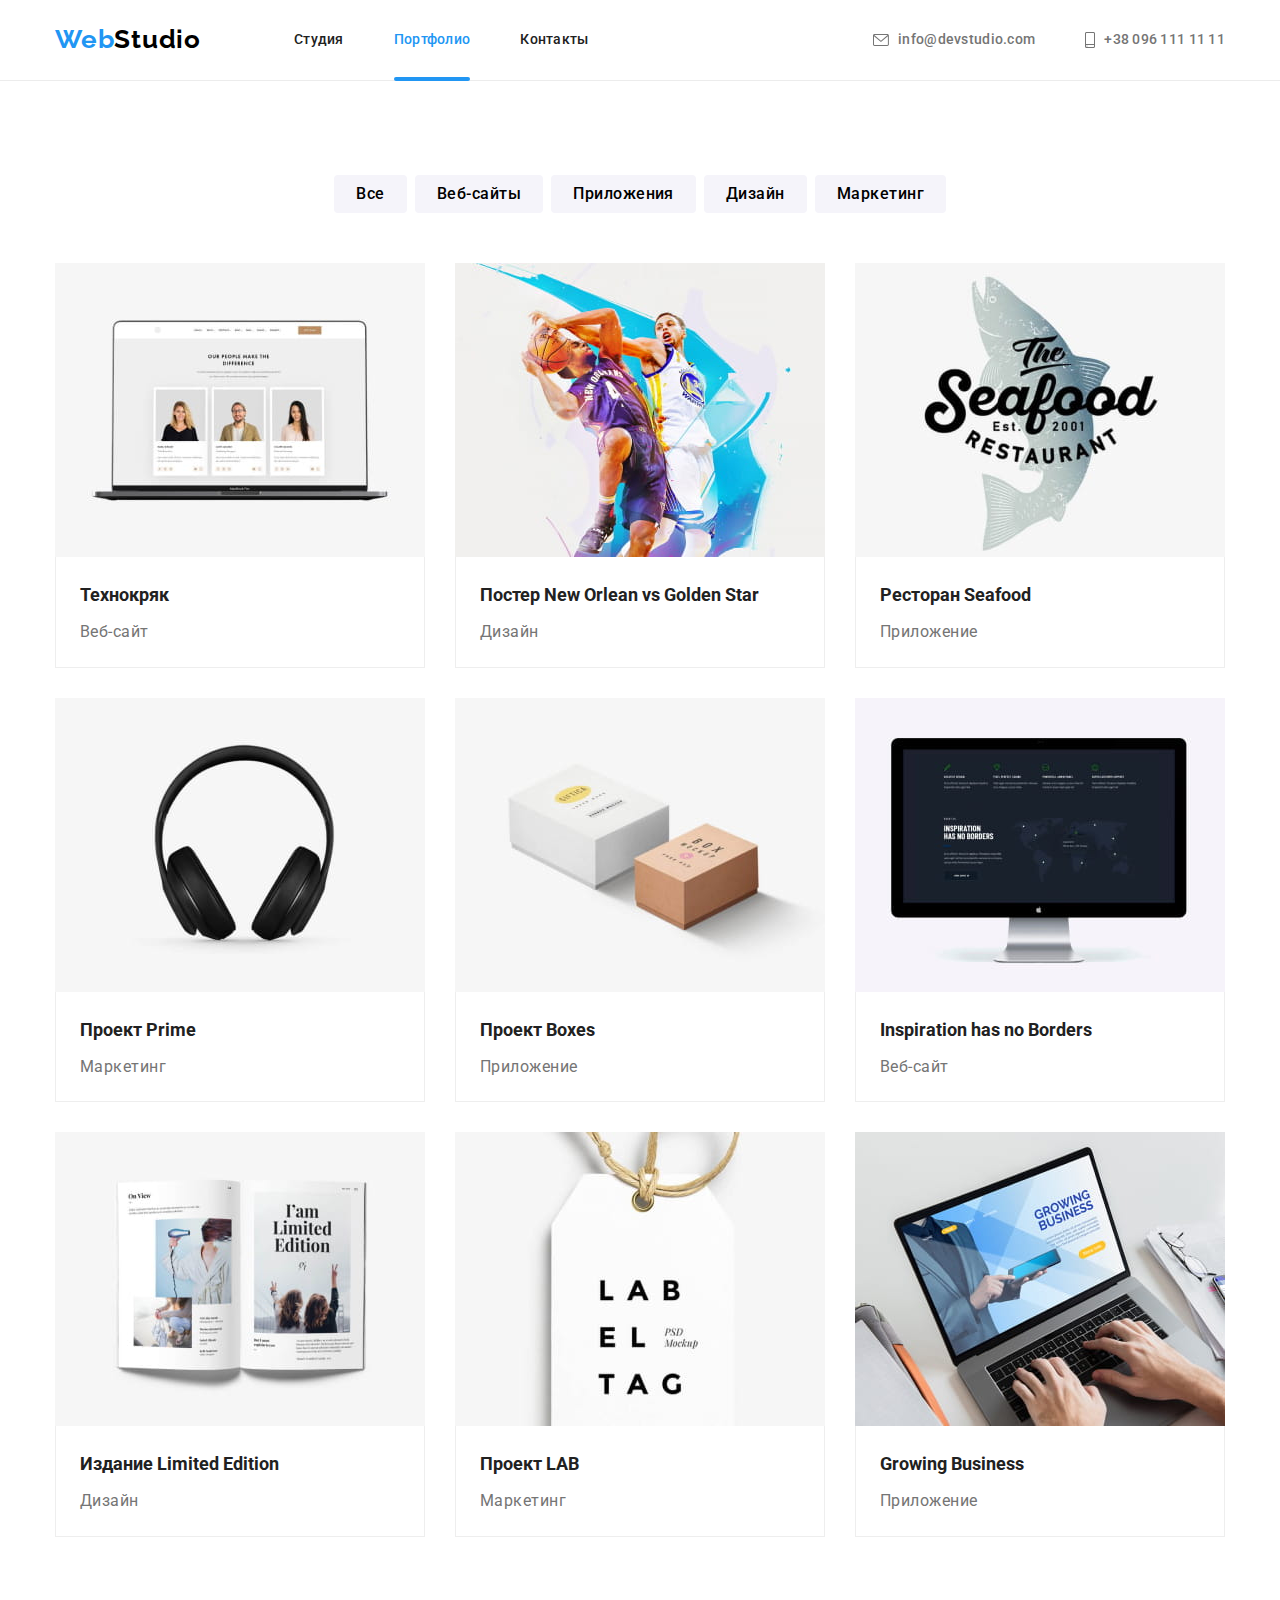
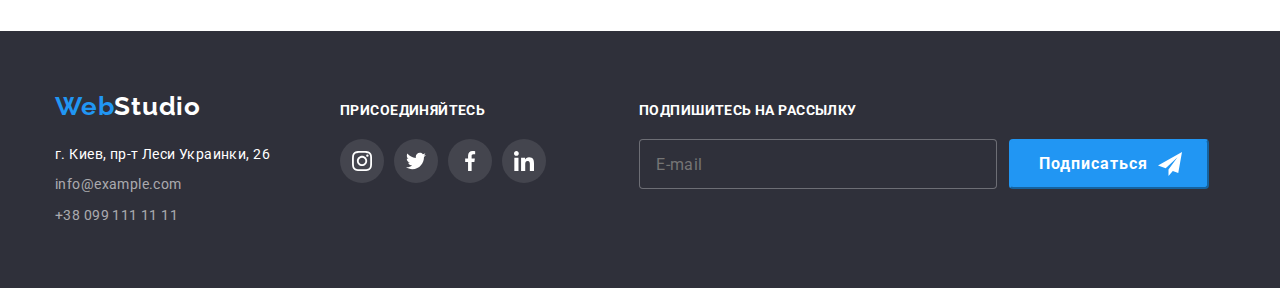
==== portfolio.html @ 69a91611 "start" ====
<!DOCTYPE html>
<html lang="en">
<head>
    <meta charset="UTF-8">
    <meta http-equiv="X-UA-Compatible" content="IE=edge">
    <meta name="viewport" content="width=device-width, initial-scale=1.0">
    <title>goit-markup-hw-05</title>
    <link rel="stylesheet" href="./css/modernnormalize.css">
    <link rel="stylesheet" href="./css/style.css">
    <link rel="preconnect" href="https://fonts.googleapis.com">
    <link rel="preconnect" href="https://fonts.gstatic.com" crossorigin>
    <link href="https://fonts.googleapis.com/css2?family=Montserrat:wght@400;700&family=Raleway:wght@700&family=Roboto:wght@400;500;700;900&display=swap"
          rel="stylesheet">
</head>
<body>
    <!--Шапка-->
    <header class="headr">
        <div class="container">
            <nav class="navigation">
                <a href="./index.html" class="logo headers-logo link">
                    <span class="web">Web</span>Studio
                </a>
                <ul class="navig-list list">
                    <li class="headr-list-content"><a class="navig-link link" href="./index.html">Студия</a></li>
                    <li class="headr-list-content"><a class="navig-link portfolio link" href="./portfolio.html">Портфолио</a></li>
                    <li class="headr-list-content"><a class="navig-link link" href="">Контакты</a></li>
                </ul>
            </nav>
            <ul class="contacts-list list">
                <li class="headr-list-content"><a class="headers-contacts link" href="mailto:info@devstudio.com">
                        <svg class="headers-contacts-icon">
                            <use href="./images/icons.svg#icon-mail"></use>
                        </svg>
                        info@devstudio.com
                    </a>
                </li>
                <li class="headr-list-content"><a class="headers-contacts link" href="tel:+380961111111">
                        <svg class="headers-contacts-tel">
                            <use href="./images/icons.svg#icon-smartphone"></use>
                        </svg>
                        +38 096 111 11 11
                    </a></li>
            </ul>
        </div>
    </header>
    <!-- Основная секция-->
    <main>
        <section class="section">
            <!-- Скрытый заголовок-->
            <div class="container">
                <h1 class="visually-hidden">Категории</h1>
                <ul class="categories-list list">
                    <li class="categories-list-content"><button class="secondary-butns" type="button">Все</button></li>
                    <li class="categories-list-content"><button class="secondary-butns" type="button">Веб-сайты</button></li>
                    <li class="categories-list-content"><button class="secondary-butns" type="button">Приложения</button></li>
                    <li class="categories-list-content"><button class="secondary-butns" type="button">Дизайн</button></li>
                    <li class="categories-list-content"><button class="secondary-butns" type="button">Маркетинг</button></li>
                </ul>
                <ul class="categories-img-list list">
                    <li class="categorie">
                        <a class="categories-box link" href="">
                            <div class="img-overlay">
                                <img src="./images/Portf1.jpg" alt="Открытый ноутбук" width="370">
                                <div class="overlay">
                                    <p class="overlay-text"> Технокряк это современная площадка распространения коронавируса. Компании используют эту платформу для цифрового
                                    шпионажа и атак на защищённые сервера конкурентов. </p>

                                </div>
                            </div>
                            <div class="categorie-box">
                            <h2 class="categories-titles">Технокряк</h2>
                            <p class="categories-description">Веб-сайт</p>
                            </div>
                        </a>
                    </li>
                    <li class="categorie">
                        <a class="categories-box link" href="">
                            <div class="img-overlay">
                            <img src="./images/Portf2.jpg" alt="Два баскетболиста" width="370">
                            <div class="overlay">
                                    <p class="overlay-text"> Технокряк это современная площадка распространения коронавируса. Компании используют эту платформу для цифрового
                                    шпионажа и атак на защищённые сервера конкурентов. </p>

                                </div>
                            </div>
                            <div class="categorie-box">
                                <h2 class="categories-titles">Постер New Orlean vs Golden Star</h2>
                                <p class="categories-description">Дизайн</p>
                            </div>
                            
                        </a>
                    </li>
                    <li class="categorie">
                        <a class="categories-box link" href="">
                            <div class="img-overlay">
                            <img src="./images/Portf3.jpg" alt="Логотип ресторана" width="370">
                            <div class="overlay">
                                    <p class="overlay-text"> Технокряк это современная площадка распространения коронавируса. Компании используют эту платформу для цифрового
                                    шпионажа и атак на защищённые сервера конкурентов. </p>

                                </div>
                            </div>
                            <div class="categorie-box">
                            <h2 class="categories-titles">Ресторан Seafood</h2>
                            <p class="categories-description">Приложение</p>
                            </div>
                        </a>
                    </li>
                    <li class="categorie">
                        <a class="categories-box link" href="">
                            <div class="img-overlay">
                            <img src="./images/Portf4.jpg" alt="Наушники" width="370">
                            <div class="overlay">
                                    <p class="overlay-text"> Технокряк это современная площадка распространения коронавируса. Компании используют эту платформу для цифрового
                                    шпионажа и атак на защищённые сервера конкурентов. </p>

                                </div>
                            </div>
                            <div class="categorie-box">
                            <h2 class="categories-titles">Проект Prime</h2>
                            <p class="categories-description">Маркетинг</p>
                            </div>
                        </a>
                    </li>
                    <li class="categorie">
                        <a class="categories-box link" href="">
                            <div class="img-overlay">
                            <img src="./images/Portf5.jpg" alt="Две коробки" width="370">
                            <div class="overlay">
                                    <p class="overlay-text"> Технокряк это современная площадка распространения коронавируса. Компании используют эту платформу для цифрового
                                    шпионажа и атак на защищённые сервера конкурентов. </p>

                                </div>
                            </div>
                            <div class="categorie-box">
                            <h2 class="categories-titles">Проект Boxes</h2>
                            <p class="categories-description">Приложение</p>
                            </div>
                        </a>
                    </li>
                    <li class="categorie">
                        <a class="categories-box link" href="">
                            <div class="img-overlay">
                            <img src="./images/Portf6.jpg" alt="Телевизор" width="370">
                            <div class="overlay">
                                    <p class="overlay-text"> Технокряк это современная площадка распространения коронавируса. Компании используют эту платформу для цифрового
                                    шпионажа и атак на защищённые сервера конкурентов. </p>

                                </div>
                            </div>
                            <div class="categorie-box">
                            <h2 class="categories-titles">Inspiration has no Borders</h2>
                            <p class="categories-description">Веб-сайт</p>
                            </div>
                        </a>
                    </li>
                    <li class="categorie">
                        <a class="categories-box link" href="">
                            <div class="img-overlay">
                            <img src="./images/Portf7.jpg" alt="Открытый журнал" width="370">
                            <div class="overlay">
                                    <p class="overlay-text"> Технокряк это современная площадка распространения коронавируса. Компании используют эту платформу для цифрового
                                    шпионажа и атак на защищённые сервера конкурентов. </p>

                                </div>
                            </div>
                            <div class="categorie-box">
                            <h2 class="categories-titles">Издание Limited Edition</h2>
                            <p class="categories-description">Дизайн</p>
                            </div>
                        </a>
                    </li>
                    <li class="categorie">
                        <a class="categories-box link" href="">
                            <div class="img-overlay">
                            <img src="./images/Portf8.jpg" alt="Этикетка" width="370">
                            <div class="overlay">
                                    <p class="overlay-text"> Технокряк это современная площадка распространения коронавируса. Компании используют эту платформу для цифрового
                                    шпионажа и атак на защищённые сервера конкурентов. </p>

                                </div>
                            </div>
                            <div class="categorie-box">
                            <h2 class="categories-titles">Проект LAB</h2>
                            <p class="categories-description">Маркетинг</p>
                            </div>
                        </a>
                    </li>
                    <li class="categorie">
                        <a class="categories-box link" href="">
                            <div class="img-overlay">
                            <img src="./images/Portf9.jpg" alt="Работа за ноутбуком" width="370">
                            <div class="overlay">
                                    <p class="overlay-text"> Технокряк это современная площадка распространения коронавируса. Компании используют эту платформу для цифрового
                                    шпионажа и атак на защищённые сервера конкурентов. </p>

                                </div>
                            </div>
                            <div class="categorie-box">
                            <h2 class="categories-titles">Growing Business</h2>
                            <p class="categories-description">Приложение</p>
                            </div>
                        </a>
                    </li>
                </ul>
            </div>        
        </section>

    </main>
    <!--Подвал-->
    <footer class="footr">
        <div class="container cont-footer">
            <div class="nav-box">
                <a class="logo footers-logo link" href="./index.html">
                    <span class="web">Web</span>Studio
                </a>
                <address class="adres">
                    <ul class="adres-list list">
                        <li class="footr-list-content"><a class="fact-adres link" href="https://goo.gl/maps/tWHg3Sb9LDnPVepB7"
                                target="_blank" rel="noopener nofollow noreferrer">г. Киев, пр-т Леси Украинки, 26</a></li>
                        <li class="footr-list-content"><a class="second-adres link"
                                href="mailto:info@example.com">info@example.com</a></li>
                        <li class="footr-list-content"><a class="second-adres link" href="tel:+380991111111">+38 099 111 11
                                11</a></li>
                    </ul>
                </address>
            </div>
            <div class="networks">
                <h3 class="footer-title">Присоединяйтесь</h3>
                <ul class="networks-list list">
                    <li class="networks-list-content">
                        <a class="networks-link link" href=""><svg class="networks-icon">
                                <use href="./images/icons.svg#icon-insta"></use>
                            </svg>
                        </a>
                    </li>
                    <li class="networks-list-content">
                        <a class="networks-link link" href=""><svg class="networks-icon">
                                <use href="./images/icons.svg#icon-twitter"></use>
                            </svg>
                        </a>
                    </li>
                    <li class="networks-list-content">
                        <a class="networks-link link" href=""><svg class="networks-icon">
                                <use href="./images/icons.svg#icon-facebook"></use>
                            </svg>
                        </a>
                    </li>
                    <li class="networks-list-content">
                        <a class="networks-link link" href=""><svg class="networks-icon">
                                <use href="./images/icons.svg#icon-linkedin"></use>
                            </svg>
                        </a>
                    </li>
                </ul>
        
            </div>
            <div class="mailing">
                <h3 class="footer-title">Подпишитесь на рассылку</h3>
                <form class="footer-form">
                    <label class="label-form-ftr">
                        <input type="email" name="email" class="input-form-ftr" placeholder="E-mail" />
                    </label>
                    <button type="submit" class="mail-btn">Подписаться <svg class="send-icon" width="24px" height="24px">
                            <use href="./images/icons.svg#icon-send"></use>
                        </svg>
                    </button>
            
                </form>
            
            </div>
        </div>
    </footer>
    
</body>
</html>
---- css/modernnormalize.css ----
/*! modern-normalize v1.1.0 | MIT License | https://github.com/sindresorhus/modern-normalize */

/*
Document
========
*/

/**
Use a better box model (opinionated).
*/

*,
::before,
::after {
	box-sizing: border-box;
}

/**
1. Correct the line height in all browsers.
2. Prevent adjustments of font size after orientation changes in iOS.
3. Use a more readable tab size (opinionated).
*/

html {
	line-height: 1.15; /* 1 */
	-webkit-text-size-adjust: 100%; /* 2 */
	-moz-tab-size: 4; /* 3 */
	tab-size: 4; /* 3 */
}

/*
Sections
========
*/

/**
1. Remove the margin in all browsers.
2. Improve consistency of default fonts in all browsers. (https://github.com/sindresorhus/modern-normalize/issues/3)
*/

body {
	margin: 0; /* 1 */
	font-family:
		system-ui,
		-apple-system, /* Firefox supports this but not yet `system-ui` */
		'Segoe UI',
		Roboto,
		Helvetica,
		Arial,
		sans-serif,
		'Apple Color Emoji',
		'Segoe UI Emoji'; /* 2 */
}

/*
Grouping content
================
*/

/**
1. Add the correct height in Firefox.
2. Correct the inheritance of border color in Firefox. (https://bugzilla.mozilla.org/show_bug.cgi?id=190655)
*/

hr {
	height: 0; /* 1 */
	color: inherit; /* 2 */
}

/*
Text-level semantics
====================
*/

/**
Add the correct text decoration in Chrome, Edge, and Safari.
*/

abbr[title] {
	text-decoration: underline dotted;
}

/**
Add the correct font weight in Edge and Safari.
*/

b,
strong {
	font-weight: bolder;
}

/**
1. Improve consistency of default fonts in all browsers. (https://github.com/sindresorhus/modern-normalize/issues/3)
2. Correct the odd 'em' font sizing in all browsers.
*/

code,
kbd,
samp,
pre {
	font-family:
		ui-monospace,
		SFMono-Regular,
		Consolas,
		'Liberation Mono',
		Menlo,
		monospace; /* 1 */
	font-size: 1em; /* 2 */
}

/**
Add the correct font size in all browsers.
*/

small {
	font-size: 80%;
}

/**
Prevent 'sub' and 'sup' elements from affecting the line height in all browsers.
*/

sub,
sup {
	font-size: 75%;
	line-height: 0;
	position: relative;
	vertical-align: baseline;
}

sub {
	bottom: -0.25em;
}

sup {
	top: -0.5em;
}

/*
Tabular data
============
*/

/**
1. Remove text indentation from table contents in Chrome and Safari. (https://bugs.chromium.org/p/chromium/issues/detail?id=999088, https://bugs.webkit.org/show_bug.cgi?id=201297)
2. Correct table border color inheritance in all Chrome and Safari. (https://bugs.chromium.org/p/chromium/issues/detail?id=935729, https://bugs.webkit.org/show_bug.cgi?id=195016)
*/

table {
	text-indent: 0; /* 1 */
	border-color: inherit; /* 2 */
}

/*
Forms
=====
*/

/**
1. Change the font styles in all browsers.
2. Remove the margin in Firefox and Safari.
*/

button,
input,
optgroup,
select,
textarea {
	font-family: inherit; /* 1 */
	font-size: 100%; /* 1 */
	line-height: 1.15; /* 1 */
	margin: 0; /* 2 */
}

/**
Remove the inheritance of text transform in Edge and Firefox.
*/

button,
select {
	text-transform: none;
}

/**
Correct the inability to style clickable types in iOS and Safari.
*/

button,
[type='button'],
[type='reset'],
[type='submit'] {
	-webkit-appearance: button;
}

/**
Remove the inner border and padding in Firefox.
*/

::-moz-focus-inner {
	border-style: none;
	padding: 0;
}

/**
Restore the focus styles unset by the previous rule.
*/

:-moz-focusring {
	outline: 1px dotted ButtonText;
}

/**
Remove the additional ':invalid' styles in Firefox.
See: https://github.com/mozilla/gecko-dev/blob/2f9eacd9d3d995c937b4251a5557d95d494c9be1/layout/style/res/forms.css#L728-L737
*/

:-moz-ui-invalid {
	box-shadow: none;
}

/**
Remove the padding so developers are not caught out when they zero out 'fieldset' elements in all browsers.
*/

legend {
	padding: 0;
}

/**
Add the correct vertical alignment in Chrome and Firefox.
*/

progress {
	vertical-align: baseline;
}

/**
Correct the cursor style of increment and decrement buttons in Safari.
*/

::-webkit-inner-spin-button,
::-webkit-outer-spin-button {
	height: auto;
}

/**
1. Correct the odd appearance in Chrome and Safari.
2. Correct the outline style in Safari.
*/

[type='search'] {
	-webkit-appearance: textfield; /* 1 */
	outline-offset: -2px; /* 2 */
}

/**
Remove the inner padding in Chrome and Safari on macOS.
*/

::-webkit-search-decoration {
	-webkit-appearance: none;
}

/**
1. Correct the inability to style clickable types in iOS and Safari.
2. Change font properties to 'inherit' in Safari.
*/

::-webkit-file-upload-button {
	-webkit-appearance: button; /* 1 */
	font: inherit; /* 2 */
}

/*
Interactive
===========
*/

/*
Add the correct display in Chrome and Safari.
*/

summary {
	display: list-item;
}
---- css/style.css ----
*,
*::before,
*::after {
  box-sizing: border-box;
}
h1,
h2,
h3,
h4,
h5,
h6,
p {
  margin: 0;
}
ul {
  padding: 0;
  margin: 0;
}
img {
  display: block;
}

:root {
  --main-font: 'Roboto';
  --secondary-font: 'Raleway';
  --main-text-color: #212121;
  --primyry-text-color: #757575;
  --secondary-color: #2196f3;
  --bacnd-color: #ffffff;
  --logo-color: #000000;
  --hero-foot-color: #2f303a;
  --dysine-color: #f5f4fa;
  --adress-color: rgba(255, 255, 255, 0.6);
  --categorie-color: #eeeeee;
  --button-color: #188ce8;
  --icon-color: #afb1b8;
}
.container {
  width: 1200px;
  margin: 0 auto;
  padding-left: 15px;
  padding-right: 15px;
}

/* BODY */
body {
  color: var(--main-text-color);
  font-family: var(--main-font), sans-serif;
  font-weight: 400;
}
.list {
  list-style-type: none;
}
.link {
  text-decoration: none;
  display: block;
}
.section {
  padding-top: 94px;
  padding-bottom: 94px;
}
/* Стили Шапки */
.navig-link.studio {
  color: var(--secondary-color);
}
.navig-link.portfolio {
  color: var(--secondary-color);
}
.logo {
  font-family: var(--secondary-font);
  font-weight: 700;
  font-size: 26px;
  line-height: 1.2;
  letter-spacing: 0.03em;
}
.headers-logo {
  color: var(--logo-color);
}
.web {
  color: var(--secondary-color);
}
.navig-link {
  position: relative;
  font-weight: 500;
  font-size: 14px;
  line-height: 1.14;
  letter-spacing: 0.02em;
  color: var(--main-text-color);
  text-decoration: none;
  padding-top: 32px;
  padding-bottom: 32px;
  transition: color 250ms cubic-bezier(0.4, 0, 0.2, 1);
}

.navig-link.studio::after {
  position: absolute;
  bottom: -1px;
  content: '';
  display: block;
  width: 100%;
  height: 4px;
  border-radius: 2px;
  background-color: var(--secondary-color);
}
.navig-link.portfolio::after {
  position: absolute;
  bottom: -1px;
  content: '';
  display: block;
  width: 100%;
  height: 4px;
  border-radius: 2px;
  background-color: var(--secondary-color);
}

.navig-link:hover {
  color: var(--secondary-color);
}
.navig-link:focus {
  color: var(--secondary-color);
}
.headers-contacts {
  display: inline-flex;
  align-items: center;
  font-weight: 500;
  line-height: 1.14;
  letter-spacing: 0.02em;
  font-size: 14px;
  color: var(--primyry-text-color);
  text-decoration: none;
  padding-top: 32px;
  padding-bottom: 32px;

  transition: color 250ms cubic-bezier(0.4, 0, 0.2, 1);
}
.headers-contacts-icon {
  fill: var(--primyry-text-color);
  display: inline-block;
  width: 16px;
  height: 12px;
  margin-right: 9px;
  transition: fill 250ms cubic-bezier(0.4, 0, 0.2, 1);
}
.headers-contacts:hover .headers-contacts-icon,
.headers-contacts:focus .headers-contacts-icon {
  fill: var(--secondary-color);
}
.headers-contacts-tel {
  fill: var(--primyry-text-color);
  display: inline-block;
  width: 10px;
  height: 16px;
  margin-right: 9px;
  transition: fill 250ms cubic-bezier(0.4, 0, 0.2, 1);
}
.headers-contacts:hover .headers-contacts-tel,
.headers-contacts:focus .headers-contacts-tel {
  fill: var(--secondary-color);
}

.headers-contacts:hover,
.headers-contacts:focus {
  color: var(--secondary-color);
}

.headr {
  border-bottom: 1px solid #ececec;
}
.headr > .container {
  display: flex;
  align-items: center;
}
.navigation {
  display: flex;
  align-items: center;
}
.navig-list {
  display: flex;
  align-items: center;
  margin-left: 93px;
}
.contacts-list {
  display: flex;
  align-items: center;
  margin-left: auto;
}
.headr-list-content:not(:last-child) {
  margin-right: 50px;
}
/* Герой */

.hero {
  max-width: 1600px;
  background-color: var(--hero-foot-color);
  background-image: linear-gradient(to right, rgba(47, 48, 58, 0.4), rgba(47, 48, 58, 0.4)),
    url('../images/background.jpg');
  background-size: cover;
  background-repeat: no-repeat;
  background-position: center;
  text-align: center;
  padding: 200px 0;
  margin: 0 auto;
}
.hero > .container {
  padding: 0 0;
}
.hero-title {
  font-weight: 900;
  font-size: 44px;
  line-height: 1.36;
  max-width: 696px;

  letter-spacing: 0.06em;
  text-transform: uppercase;
  color: var(--bacnd-color);

  margin: 0 auto 30px auto;
}
.main-butn {
  font-family: var(--main-font);
  cursor: pointer;
  background: var(--secondary-color);
  box-shadow: 0px 4px 4px rgba(0, 0, 0, 0.15);
  border-radius: 4px;
  border: none;
  min-width: 200px;
  padding: 10px 32px;
  /* for text button */
  font-weight: 700;
  font-size: 16px;
  line-height: 1.87;
  align-items: center;
  letter-spacing: 0.06em;

  color: var(--bacnd-color);
  transition: background-color 250ms cubic-bezier(0.4, 0, 0.2, 1);
}
.main-butn:hover {
  background-color: var(--button-color);
}
.main-butn:focus {
  background-color: var(--button-color);
}

/* модалка */
.backdrop {
  position: fixed;
  top: 0;
  left: 0;
  width: 100%;
  height: 100%;
  background-color: rgba(0, 0, 0, 0.2);
  transition-property: transform, opacity, visibility;
  transition-duration: 250ms;
  transition-timing-function: cubic-bezier(0.4, 0, 0.2, 1);
  z-index: 10;
}
.backdrop.is-hidden {
  transform: scale(0.7);
  opacity: 0;
  pointer-events: none;
  visibility: hidden;
}
.modal {
  padding: 40px;
  position: absolute;
  width: 528px;
  height: 581px;
  background-color: var(--bacnd-color);
  top: 50%;
  left: 50%;
  transform: translate(-50%, -50%);

  box-shadow: 0px 1px 3px rgba(0, 0, 0, 0.12), 0px 1px 1px rgba(0, 0, 0, 0.14),
    0px 2px 1px rgba(0, 0, 0, 0.2);
  border-radius: 4px;
}
.close-btn {
  cursor: pointer;
  position: absolute;
  top: 8px;
  right: 8px;
  width: 30px;
  height: 30px;
  background-color: var(--bacnd-color);
  border: 1px solid rgba(0, 0, 0, 0.1);
  border-radius: 50%;
}
.svg-close {
  position: absolute;
  top: 50%;
  left: 50%;
  transform: translate(-50%, -50%);
  fill: var(--logo-color);
}

.close-btn:focus .svg-close,
.close-btn:hover .svg-close {
  fill: var(--button-color);
}

/* форма модалки  */
.recall {
  display: block;
  margin-bottom: 12px;
  font-weight: 700;
  font-size: 20px;
  line-height: 1.15;
  text-align: center;
  letter-spacing: 0.03em;
  color: var(--main-text-color);
}

.label-modal {
  position: relative;
  display: flex;
  flex-direction: column;
  margin-bottom: 10px;
  text-align: left;
  font-size: 12px;
  line-height: 1.16;
  letter-spacing: 0.01em;
  color: var(--primyry-text-color);
}
.input-modal {
  padding-left: 38px;
  z-index: 1;
  width: 448px;
  height: 40px;
  border: 1px solid rgba(33, 33, 33, 0.2);
  box-sizing: border-box;
  border-radius: 4px;
  background-color: var(--bacnd-color);
  outline: none;
  margin-top: 4px;
  transition: border-color 250ms cubic-bezier(0.4, 0, 0.2, 1);
}
.textarea-modal {
  width: 448px;
  height: 138px;
  outline: none;

  border: 1px solid rgba(33, 33, 33, 0.2);
  box-sizing: border-box;
  border-radius: 4px;
  resize: none;
  padding: 12px 16px;
  margin-top: 4px;
  transition: border-color 250ms cubic-bezier(0.4, 0, 0.2, 1);
}
.textarea-modal:focus {
  outline: none;
  border-color: var(--secondary-color);
}
.checkbox-text {
  position: relative;
  padding-left: 20px;
  display: block;
  font-size: 14px;
  line-height: 1.7;
  letter-spacing: 0.03em;
  color: #757575;
}

.check-area {
  display: block;
  position: absolute;
  width: 16px;
  height: 15px;
  background-color: var(--bacnd-color);
  border: 2px solid var(--main-text-color);
  border-radius: 2px;
  top: 50%;
  left: 20px;
  transform: translate(-50%, -50%);
  cursor: pointer;
  transition: border-color 250ms cubic-bezier(0.4, 0, 0.2, 1),
    background-image 250ms cubic-bezier(0.4, 0, 0.2, 1);
}
.checkbox-agree:checked + .check-area {
  background-image: url(../images/check.svg);
  background-color: var(--secondary-color);
  border-color: var(--secondary-color);
  background-repeat: no-repeat;
  background-size: contain;
  border: none;
}
.checkbox-agree:focus + .check-area {
  border-color: var(--secondary-color);
  outline: none;
}
.modal-link {
  color: #2196f3;
}
.textarea-modal::placeholder {
  font-size: 12px;
  line-height: 14px;
  letter-spacing: 0.01em;
  color: rgba(117, 117, 117, 0.5);
}
.modal-btn {
  margin-top: 30px;
  font-weight: 700;
  font-size: 16px;
  line-height: 1.88;

  letter-spacing: 0.06em;
  color: var(--bacnd-color);
  cursor: pointer;

  width: 200px;
  height: 50px;
  background-color: #2196f3;
  border-radius: 4px;
  border-color: var(--secondary-color);
  transition: background-color 250ms cubic-bezier(0.4, 0, 0.2, 1),
    box-shadow 250ms cubic-bezier(0.4, 0, 0.2, 1);
}
.modal-btn:focus,
.modal-btn:hover {
  box-shadow: 0px 4px 4px rgba(0, 0, 0, 0.15);
  background-color: var(--button-color);
}
.modal-icon {
  position: absolute;
  z-index: 2;
  bottom: 14px;
  left: 15px;
  fill: var(--main-text-color);
  transition: fill 250ms cubic-bezier(0.4, 0, 0.2, 1);
}
.input-modal:focus {
  border-color: var(--secondary-color);
  outline: none;
}

.input-modal:focus + .modal-icon {
  fill: var(--secondary-color);
}
/* Наши плюсы */
.services-picture {
  display: flex;
  justify-content: center;
  align-items: center;
  margin-bottom: 30px;
  width: 270px;
  height: 120px;
  background-color: var(--dysine-color);
  border-radius: 4px;
}
.services-icon {
  width: 70px;
  height: 70px;
}
.services-list {
  display: flex;
  align-items: center;
}
.services-list-content {
  width: 270px;
}
.services-list-content:not(:last-child) {
  margin-right: 30px;
}
.services-titles {
  font-weight: 700;
  font-size: 14px;
  line-height: 1.14;
  letter-spacing: 0.03em;
  text-transform: uppercase;
  margin-bottom: 10px;
}
.services-description {
  font-size: 14px;
  line-height: 1.7;
  letter-spacing: 0.03em;
  color: var(--primyry-text-color);
}
/* Чем мы занимаемся */
.our-job.section {
  padding-top: 0px;
}
.our-job-title {
  font-weight: 700;
  line-height: 1.16;
  text-align: center;
  letter-spacing: 0.03em;
  font-size: 36px;
  margin-bottom: 50px;
}
.our-job-list {
  display: flex;
}
.oj-list-content {
  position: relative;
  width: 370px;
}
.oj-list-content:not(:last-child) {
  margin-right: 30px;
}
.img-name {
  position: absolute;
  bottom: 0;
  padding-top: 27px;
  padding-bottom: 27px;
  width: 100%;

  font-weight: 700;
  font-size: 14px;
  line-height: 1.14;
  text-align: center;
  letter-spacing: 0.03em;
  text-transform: uppercase;
  color: var(--bacnd-color);

  background-color: rgba(47, 48, 58, 0.8);
}

/* Наша команда */
.our-team {
  background-color: var(--dysine-color);
}
.our-team-title {
  font-weight: 700;
  line-height: 1.16;
  text-align: center;
  letter-spacing: 0.03em;
  font-size: 36px;
  margin-bottom: 50px;
}
.our-team-list {
  display: flex;
}
.worker-icons {
  display: flex;
  align-items: center;
  justify-content: space-between;
}
.worker-icon {
  width: 20px;
  height: 20px;
  fill: var(--icon-color);
  transition: fill 250ms cubic-bezier(0.4, 0, 0.2, 1);
}
.worker-link {
  display: flex;
  justify-content: center;
  align-items: center;
  width: 44px;
  height: 44px;
  background-color: var(--bacnd-color);
  border-radius: 50%;
  transition: background-color 250ms cubic-bezier(0.4, 0, 0.2, 1);
}
.worker-link:hover,
.worker-link:focus {
  background-color: var(--secondary-color);
}
.worker-link:hover .worker-icon,
.worker-link:focus .worker-icon {
  fill: var(--bacnd-color);
}

.list-content-team {
  background-color: var(--bacnd-color);
  border-radius: 0px 0px 4px 4px;
  box-shadow: 0px 1px 3px rgba(0, 0, 0, 0.12), 0px 1px 1px rgba(0, 0, 0, 0.14),
    0px 2px 1px rgba(0, 0, 0, 0.2);

  width: 270px;
}
.list-content-team:not(:last-child) {
  margin-right: 30px;
}
.worker-box {
  padding: 30px 32px;
}
.worker-title {
  font-weight: 500;
  line-height: 1.18;
  text-align: center;
  letter-spacing: 0.03em;
  font-size: 16px;

  margin-bottom: 10px;
}
.position {
  font-size: 16px;
  line-height: 1.18;
  text-align: center;
  letter-spacing: 0.03em;
  color: var(--primyry-text-color);

  margin-bottom: 16px;
}
/* Клиенты */
.clients {
  padding-top: 94px;
  padding-bottom: 94px;
}
.clients-title {
  font-weight: 700;
  font-size: 36px;
  line-height: 1.16;
  text-align: center;
  letter-spacing: 0.03em;

  margin-bottom: 50px;
}
.clients-list {
  display: flex;
  justify-content: center;
}
.clients-list-content:not(:last-child) {
  margin-right: 30px;
}

.clients-icon {
  fill: var(--icon-color);
  transition: fill 250ms cubic-bezier(0.4, 0, 0.2, 1);
}
.clients-link {
  background-color: var(--bacnd-color);
  display: flex;
  justify-content: center;
  align-items: center;
  width: 170px;
  height: 92px;
  border: 1px solid var(--icon-color);
  border-radius: 4px;
  transition: border-color 250ms cubic-bezier(0.4, 0, 0.2, 1);
}
.clients-link:hover .clients-icon,
.clients-link:focus .clients-icon {
  fill: var(--secondary-color);
}
.clients-link:hover,
.clients-link:focus {
  border-color: var(--secondary-color);
}
/* Подвал */
.footr {
  background-color: var(--hero-foot-color);
  padding-top: 60px;
  padding-bottom: 60px;
}
.adres {
  font-style: normal;
}
.footers-logo {
  color: var(--bacnd-color);
  margin-bottom: 20px;
}
.fact-adres {
  font-size: 14px;
  letter-spacing: 0.03em;
  line-height: 1.7;
  color: var(--bacnd-color);
  transition: color 250ms cubic-bezier(0.4, 0, 0.2, 1);
}
.second-adres {
  font-size: 14px;
  line-height: 1.7;
  letter-spacing: 0.03em;
  color: var(--adress-color);
  transition: color 250ms cubic-bezier(0.4, 0, 0.2, 1);
}
/* что бы футер небыл шире */
.footr-list-content:not(:last-child) {
  margin-bottom: 7px;
}
.fact-adres:hover {
  color: var(--secondary-color);
}
.second-adres:hover {
  color: var(--secondary-color);
}
.fact-adres:focus {
  color: var(--secondary-color);
}
.second-adres:focus {
  color: var(--secondary-color);
}
.footer-title {
  font-weight: 700;
  margin-bottom: 20px;

  font-size: 14px;
  line-height: 1.14;
  letter-spacing: 0.03em;
  text-transform: uppercase;
  color: var(--bacnd-color);
}
.networks {
  margin-left: 70px;
}
.networks-list {
  display: flex;
  align-items: center;
}
.networks-icon {
  width: 20px;
  height: 20px;
  fill: var(--bacnd-color);
}
.networks-list-content:not(:last-child) {
  margin-right: 10px;
}
.networks-link {
  display: flex;
  justify-content: center;
  align-items: center;
  width: 44px;
  height: 44px;
  background-color: rgba(255, 255, 255, 0.1);
  border-radius: 50%;
  transition: background-color 250ms cubic-bezier(0.4, 0, 0.2, 1);
}
.networks-link:focus,
.networks-link:hover {
  background-color: var(--secondary-color);
}

.cont-footer {
  display: flex;
  align-items: baseline;
}

/* форма футера */
.mailing {
  margin-left: 93px;
}
.footer-form {
  display: flex;
}
.input-form-ftr {
  font-size: 16px;
  line-height: 1.25;
  letter-spacing: 0.03em;
  padding-left: 16px;

  color: var(--bacnd-color);
  display: flex;
  align-items: center;
  height: 50px;
  width: 358px;
  background-color: var(--hero-foot-color);
  border: 1px solid rgba(255, 255, 255, 0.3);
  border-radius: 4px;
  transition: border-color 250ms cubic-bezier(0.4, 0, 0.2, 1);
  outline: none;
}
.input-form-ftr:focus,
.input-form-ftr:hover {
  border-color: var(--secondary-color);
}
.mail-btn {
  display: flex;
  align-items: center;

  font-weight: 700;
  font-size: 16px;
  line-height: 1.87;
  letter-spacing: 0.06em;
  color: var(--bacnd-color);
  cursor: pointer;

  width: 200px;
  height: 50px;
  margin-left: 12px;
  padding-left: 28px;
  background-color: var(--secondary-color);
  border-radius: 4px;
  border-color: var(--secondary-color);
  transition: background-color 250ms cubic-bezier(0.4, 0, 0.2, 1);
}
.mail-btn:focus,
.mail-btn:hover {
  background-color: var(--button-color);
}

.send-icon {
  margin-left: 10px;
}

/* Категории */

.visually-hidden {
  position: absolute;

  width: 1px;
  height: 1px;
  margin: -1px;
  border: 0;
  padding: 0;

  white-space: nowrap;

  clip-path: inset(100%);
  clip: rect(0 0 0 0);
  overflow: hidden;
}

.secondary-butns {
  cursor: pointer;
  background-color: var(--dysine-color);
  border: none;
  border-radius: 4px;
  /* for text button */
  font-family: var(--main-font);
  font-weight: 500;
  font-size: 16px;
  line-height: 1.6;
  text-align: center;
  letter-spacing: 0.03em;

  padding: 6px 22px;
  min-width: 73px;

  transition: box-shadow 2500ms cubic-bezier(0.4, 0, 0.2, 1),
    background-color 2500ms cubic-bezier(0.4, 0, 0.2, 1), color 2500ms cubic-bezier(0.4, 0, 0.2, 1);
}
.secondary-butns:hover {
  background-color: var(--secondary-color);
  color: var(--bacnd-color);
  box-shadow: 0px 3px 1px rgba(0, 0, 0, 0.1), 0px 1px 2px rgba(0, 0, 0, 0.08),
    0px 2px 2px rgba(0, 0, 0, 0.12);
}
.secondary-butns:focus {
  background-color: var(--secondary-color);
  color: var(--bacnd-color);
  box-shadow: 0px 3px 1px rgba(0, 0, 0, 0.1), 0px 1px 2px rgba(0, 0, 0, 0.08),
    0px 2px 2px rgba(0, 0, 0, 0.12);
}
/* Селекторы категорий */
.img-overlay {
  position: relative;
  overflow: hidden;
}
.overlay {
  position: absolute;
  padding: 63px 24px;
  width: 100%;
  height: 100%;
  background-color: rgba(33, 150, 243, 0.9);
  top: 0;
  transform: translateY(101%);
  transition: transform 250ms cubic-bezier(0.4, 0, 0.2, 1);
}
.overlay-text {
  font-size: 18px;
  line-height: 1.55;
  letter-spacing: 0.03em;
  color: var(--bacnd-color);
}

.categorie {
  margin-right: 30px;
  margin-bottom: 30px;
  width: 370px;
}
.categorie-box {
  border: 1px solid var(--categorie-color);
  border-top: none;

  padding: 20px 24px;
}
.categorie:nth-last-child(-n + 3) {
  margin-bottom: 0px;
}
.categorie:nth-child(3n) {
  margin-right: 0px;
}

.categories-titles {
  font-weight: 700;
  font-size: 18px;
  line-height: 2;
  color: var(--main-text-color);

  margin-bottom: 4px;
}
.categories-description {
  font-size: 16px;
  line-height: 1.87;
  letter-spacing: 0.03em;
  color: var(--primyry-text-color);
}
.categories-list {
  display: flex;
  justify-content: center;
  margin-bottom: 50px;
}
.categories-list-content:not(:last-child) {
  margin-right: 8px;
}
.categories-img-list {
  display: flex;
  flex-wrap: wrap;
}
.categories-box {
  transition: box-shadow 250ms cubic-bezier(0.4, 0, 0.2, 1);
}
.categories-box:hover,
.categories-box:focus {
  box-shadow: 0px 1px 1px rgba(0, 0, 0, 0.12), 0px 4px 4px rgba(0, 0, 0, 0.06),
    1px 4px 6px rgba(0, 0, 0, 0.16);
}
.categories-box:hover .img-overlay .overlay,
.categories-box:focus .img-overlay .overlay {
  transform: translateY(0%);
}
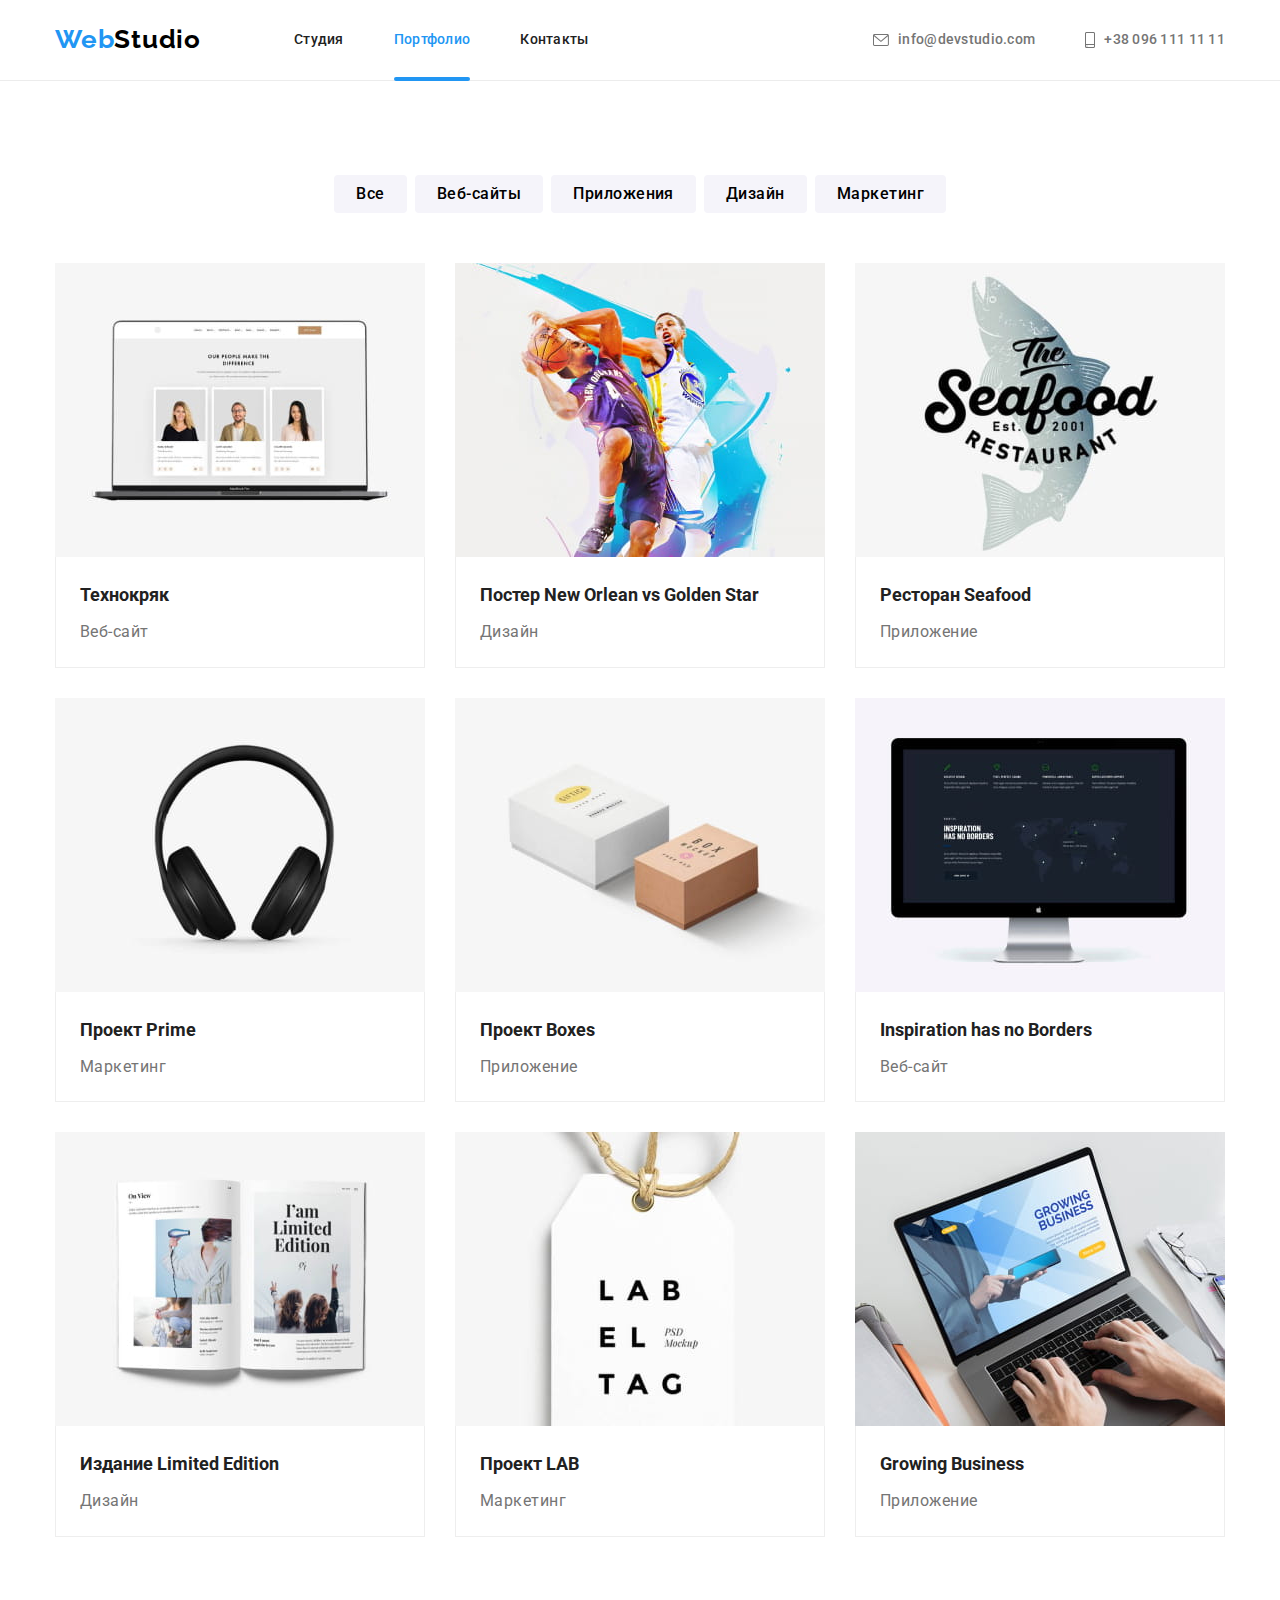
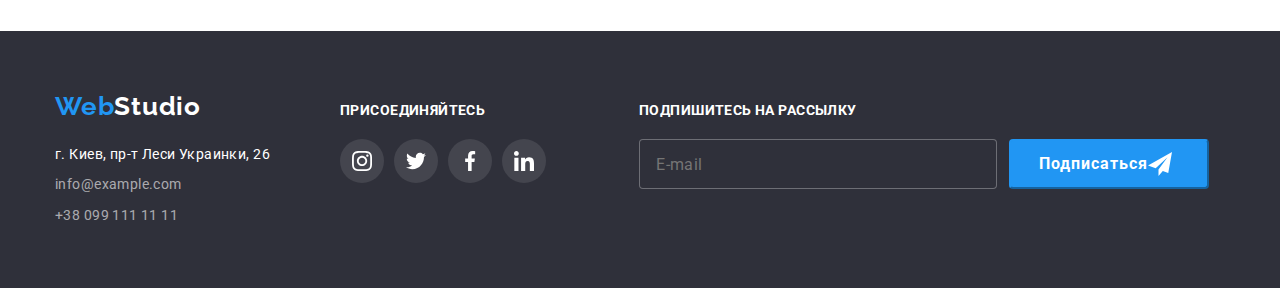
==== commit 3c4dc338: "Бэм" ====
--- a/portfolio.html
+++ b/portfolio.html
@@ -14,191 +14,194 @@
 </head>
 <body>
     <!--Шапка-->
-    <header class="headr">
+    <header class="header">
         <div class="container">
             <nav class="navigation">
-                <a href="./index.html" class="logo headers-logo link">
-                    <span class="web">Web</span>Studio
+                <a href="./index.html" class="logo link logo--top">
+                    <span class="logo__web">Web</span>Studio
                 </a>
-                <ul class="navig-list list">
-                    <li class="headr-list-content"><a class="navig-link link" href="./index.html">Студия</a></li>
-                    <li class="headr-list-content"><a class="navig-link portfolio link" href="./portfolio.html">Портфолио</a></li>
-                    <li class="headr-list-content"><a class="navig-link link" href="">Контакты</a></li>
+                <ul class="navigation__list list">
+                    <li class="navigation__content"><a class="navigation__link  link"
+                            href="./index.html">Студия</a></li>
+                    <li class="navigation__content"><a class="navigation__link navigation__link--portfolio link" href="./portfolio.html">Портфолио</a>
+                    </li>
+                    <li class="navigation__content"><a class="navigation__link link" href="">Контакты</a></li>
                 </ul>
             </nav>
-            <ul class="contacts-list list">
-                <li class="headr-list-content"><a class="headers-contacts link" href="mailto:info@devstudio.com">
-                        <svg class="headers-contacts-icon">
+            <ul class="contacts list">
+                <li class="contacts__content"><a class="contacts__link link" href="mailto:info@devstudio.com">
+                        <svg class="contacts__icon contacts__icon--mail">
                             <use href="./images/icons.svg#icon-mail"></use>
                         </svg>
                         info@devstudio.com
                     </a>
                 </li>
-                <li class="headr-list-content"><a class="headers-contacts link" href="tel:+380961111111">
-                        <svg class="headers-contacts-tel">
+                <li class="contacts__content"><a class="contacts__link link" href="tel:+380961111111">
+                        <svg class="contacts__icon contacts__icon--tel">
                             <use href="./images/icons.svg#icon-smartphone"></use>
                         </svg>
                         +38 096 111 11 11
                     </a></li>
             </ul>
         </div>
+    
     </header>
     <!-- Основная секция-->
     <main>
         <section class="section">
             <!-- Скрытый заголовок-->
-            <div class="container">
+            <div class="categories container">
                 <h1 class="visually-hidden">Категории</h1>
-                <ul class="categories-list list">
-                    <li class="categories-list-content"><button class="secondary-butns" type="button">Все</button></li>
-                    <li class="categories-list-content"><button class="secondary-butns" type="button">Веб-сайты</button></li>
-                    <li class="categories-list-content"><button class="secondary-butns" type="button">Приложения</button></li>
-                    <li class="categories-list-content"><button class="secondary-butns" type="button">Дизайн</button></li>
-                    <li class="categories-list-content"><button class="secondary-butns" type="button">Маркетинг</button></li>
-                </ul>
-                <ul class="categories-img-list list">
-                    <li class="categorie">
-                        <a class="categories-box link" href="">
-                            <div class="img-overlay">
+                <ul class="categories__list list">
+                    <li class="categories__content"><button class="categories__butns" type="button">Все</button></li>
+                    <li class="categories__content"><button class="categories__butns" type="button">Веб-сайты</button></li>
+                    <li class="categories__content"><button class="categories__butns" type="button">Приложения</button></li>
+                    <li class="categories__content"><button class="categories__butns" type="button">Дизайн</button></li>
+                    <li class="categories__content"><button class="categories__butns" type="button">Маркетинг</button></li>
+                </ul>
+                <ul class="categories__cards list">
+                    <li class="card">
+                        <a class="card__link link" href="">
+                            <div class="card__box">
                                 <img src="./images/Portf1.jpg" alt="Открытый ноутбук" width="370">
-                                <div class="overlay">
-                                    <p class="overlay-text"> Технокряк это современная площадка распространения коронавируса. Компании используют эту платформу для цифрового
-                                    шпионажа и атак на защищённые сервера конкурентов. </p>
-
-                                </div>
-                            </div>
-                            <div class="categorie-box">
-                            <h2 class="categories-titles">Технокряк</h2>
-                            <p class="categories-description">Веб-сайт</p>
-                            </div>
-                        </a>
-                    </li>
-                    <li class="categorie">
-                        <a class="categories-box link" href="">
-                            <div class="img-overlay">
+                                <div class="card__overlay">
+                                    <p class="card__text"> Технокряк это современная площадка распространения коронавируса. Компании используют эту платформу для цифрового
+                                    шпионажа и атак на защищённые сервера конкурентов. </p>
+
+                                </div>
+                            </div>
+                            <div class="card__description">
+                            <h2 class="card__titles">Технокряк</h2>
+                            <p class="card__specification">Веб-сайт</p>
+                            </div>
+                        </a>
+                    </li>
+                    <li class="card">
+                        <a class="card__link link" href="">
+                            <div class="card__box">
                             <img src="./images/Portf2.jpg" alt="Два баскетболиста" width="370">
-                            <div class="overlay">
-                                    <p class="overlay-text"> Технокряк это современная площадка распространения коронавируса. Компании используют эту платформу для цифрового
-                                    шпионажа и атак на защищённые сервера конкурентов. </p>
-
-                                </div>
-                            </div>
-                            <div class="categorie-box">
-                                <h2 class="categories-titles">Постер New Orlean vs Golden Star</h2>
-                                <p class="categories-description">Дизайн</p>
+                            <div class="card__overlay">
+                                    <p class="card__text"> Технокряк это современная площадка распространения коронавируса. Компании используют эту платформу для цифрового
+                                    шпионажа и атак на защищённые сервера конкурентов. </p>
+
+                                </div>
+                            </div>
+                            <div class="card__description">
+                                <h2 class="card__titles">Постер New Orlean vs Golden Star</h2>
+                                <p class="card__specification">Дизайн</p>
                             </div>
                             
                         </a>
                     </li>
-                    <li class="categorie">
-                        <a class="categories-box link" href="">
-                            <div class="img-overlay">
+                    <li class="card">
+                        <a class="card__link link" href="">
+                            <div class="card__box">
                             <img src="./images/Portf3.jpg" alt="Логотип ресторана" width="370">
-                            <div class="overlay">
-                                    <p class="overlay-text"> Технокряк это современная площадка распространения коронавируса. Компании используют эту платформу для цифрового
-                                    шпионажа и атак на защищённые сервера конкурентов. </p>
-
-                                </div>
-                            </div>
-                            <div class="categorie-box">
-                            <h2 class="categories-titles">Ресторан Seafood</h2>
-                            <p class="categories-description">Приложение</p>
-                            </div>
-                        </a>
-                    </li>
-                    <li class="categorie">
-                        <a class="categories-box link" href="">
-                            <div class="img-overlay">
+                            <div class="card__overlay">
+                                    <p class="card__text"> Технокряк это современная площадка распространения коронавируса. Компании используют эту платформу для цифрового
+                                    шпионажа и атак на защищённые сервера конкурентов. </p>
+
+                                </div>
+                            </div>
+                            <div class="card__description">
+                            <h2 class="card__titles">Ресторан Seafood</h2>
+                            <p class="card__specification">Приложение</p>
+                            </div>
+                        </a>
+                    </li>
+                    <li class="card">
+                        <a class="card__link link" href="">
+                            <div class="card__box">
                             <img src="./images/Portf4.jpg" alt="Наушники" width="370">
-                            <div class="overlay">
-                                    <p class="overlay-text"> Технокряк это современная площадка распространения коронавируса. Компании используют эту платформу для цифрового
-                                    шпионажа и атак на защищённые сервера конкурентов. </p>
-
-                                </div>
-                            </div>
-                            <div class="categorie-box">
-                            <h2 class="categories-titles">Проект Prime</h2>
-                            <p class="categories-description">Маркетинг</p>
-                            </div>
-                        </a>
-                    </li>
-                    <li class="categorie">
-                        <a class="categories-box link" href="">
-                            <div class="img-overlay">
+                            <div class="card__overlay">
+                                    <p class="card__text"> Технокряк это современная площадка распространения коронавируса. Компании используют эту платформу для цифрового
+                                    шпионажа и атак на защищённые сервера конкурентов. </p>
+
+                                </div>
+                            </div>
+                            <div class="card__description">
+                            <h2 class="card__titles">Проект Prime</h2>
+                            <p class="card__specification">Маркетинг</p>
+                            </div>
+                        </a>
+                    </li>
+                    <li class="card">
+                        <a class="card__link link" href="">
+                            <div class="card__box">
                             <img src="./images/Portf5.jpg" alt="Две коробки" width="370">
-                            <div class="overlay">
-                                    <p class="overlay-text"> Технокряк это современная площадка распространения коронавируса. Компании используют эту платформу для цифрового
-                                    шпионажа и атак на защищённые сервера конкурентов. </p>
-
-                                </div>
-                            </div>
-                            <div class="categorie-box">
-                            <h2 class="categories-titles">Проект Boxes</h2>
-                            <p class="categories-description">Приложение</p>
-                            </div>
-                        </a>
-                    </li>
-                    <li class="categorie">
-                        <a class="categories-box link" href="">
-                            <div class="img-overlay">
+                            <div class="card__overlay">
+                                    <p class="card__text"> Технокряк это современная площадка распространения коронавируса. Компании используют эту платформу для цифрового
+                                    шпионажа и атак на защищённые сервера конкурентов. </p>
+
+                                </div>
+                            </div>
+                            <div class="card__description">
+                            <h2 class="card__titles">Проект Boxes</h2>
+                            <p class="card__specification">Приложение</p>
+                            </div>
+                        </a>
+                    </li>
+                    <li class="card">
+                        <a class="card__link link" href="">
+                            <div class="card__box">
                             <img src="./images/Portf6.jpg" alt="Телевизор" width="370">
-                            <div class="overlay">
-                                    <p class="overlay-text"> Технокряк это современная площадка распространения коронавируса. Компании используют эту платформу для цифрового
-                                    шпионажа и атак на защищённые сервера конкурентов. </p>
-
-                                </div>
-                            </div>
-                            <div class="categorie-box">
-                            <h2 class="categories-titles">Inspiration has no Borders</h2>
-                            <p class="categories-description">Веб-сайт</p>
-                            </div>
-                        </a>
-                    </li>
-                    <li class="categorie">
-                        <a class="categories-box link" href="">
-                            <div class="img-overlay">
+                            <div class="card__overlay">
+                                    <p class="card__text"> Технокряк это современная площадка распространения коронавируса. Компании используют эту платформу для цифрового
+                                    шпионажа и атак на защищённые сервера конкурентов. </p>
+
+                                </div>
+                            </div>
+                            <div class="card__description">
+                            <h2 class="card__titles">Inspiration has no Borders</h2>
+                            <p class="card__specification">Веб-сайт</p>
+                            </div>
+                        </a>
+                    </li>
+                    <li class="card">
+                        <a class="card__link link" href="">
+                            <div class="card__box">
                             <img src="./images/Portf7.jpg" alt="Открытый журнал" width="370">
-                            <div class="overlay">
-                                    <p class="overlay-text"> Технокряк это современная площадка распространения коронавируса. Компании используют эту платформу для цифрового
-                                    шпионажа и атак на защищённые сервера конкурентов. </p>
-
-                                </div>
-                            </div>
-                            <div class="categorie-box">
-                            <h2 class="categories-titles">Издание Limited Edition</h2>
-                            <p class="categories-description">Дизайн</p>
-                            </div>
-                        </a>
-                    </li>
-                    <li class="categorie">
-                        <a class="categories-box link" href="">
-                            <div class="img-overlay">
+                            <div class="card__overlay">
+                                    <p class="card__text"> Технокряк это современная площадка распространения коронавируса. Компании используют эту платформу для цифрового
+                                    шпионажа и атак на защищённые сервера конкурентов. </p>
+
+                                </div>
+                            </div>
+                            <div class="card__description">
+                            <h2 class="card__titles">Издание Limited Edition</h2>
+                            <p class="card__specification">Дизайн</p>
+                            </div>
+                        </a>
+                    </li>
+                    <li class="card">
+                        <a class="card__link link" href="">
+                            <div class="card__box">
                             <img src="./images/Portf8.jpg" alt="Этикетка" width="370">
-                            <div class="overlay">
-                                    <p class="overlay-text"> Технокряк это современная площадка распространения коронавируса. Компании используют эту платформу для цифрового
-                                    шпионажа и атак на защищённые сервера конкурентов. </p>
-
-                                </div>
-                            </div>
-                            <div class="categorie-box">
-                            <h2 class="categories-titles">Проект LAB</h2>
-                            <p class="categories-description">Маркетинг</p>
-                            </div>
-                        </a>
-                    </li>
-                    <li class="categorie">
-                        <a class="categories-box link" href="">
-                            <div class="img-overlay">
+                            <div class="card__overlay">
+                                    <p class="card__text"> Технокряк это современная площадка распространения коронавируса. Компании используют эту платформу для цифрового
+                                    шпионажа и атак на защищённые сервера конкурентов. </p>
+
+                                </div>
+                            </div>
+                            <div class="card__description">
+                            <h2 class="card__titles">Проект LAB</h2>
+                            <p class="card__specification">Маркетинг</p>
+                            </div>
+                        </a>
+                    </li>
+                    <li class="card">
+                        <a class="card__link link" href="">
+                            <div class="card__box">
                             <img src="./images/Portf9.jpg" alt="Работа за ноутбуком" width="370">
-                            <div class="overlay">
-                                    <p class="overlay-text"> Технокряк это современная площадка распространения коронавируса. Компании используют эту платформу для цифрового
-                                    шпионажа и атак на защищённые сервера конкурентов. </p>
-
-                                </div>
-                            </div>
-                            <div class="categorie-box">
-                            <h2 class="categories-titles">Growing Business</h2>
-                            <p class="categories-description">Приложение</p>
+                            <div class="card__overlay">
+                                    <p class="card__text"> Технокряк это современная площадка распространения коронавируса. Компании используют эту платформу для цифрового
+                                    шпионажа и атак на защищённые сервера конкурентов. </p>
+
+                                </div>
+                            </div>
+                            <div class="card__description">
+                            <h2 class="card__titles">Growing Business</h2>
+                            <p class="card__specification">Приложение</p>
                             </div>
                         </a>
                     </li>
@@ -208,68 +211,73 @@
 
     </main>
     <!--Подвал-->
-    <footer class="footr">
-        <div class="container cont-footer">
-            <div class="nav-box">
-                <a class="logo footers-logo link" href="./index.html">
-                    <span class="web">Web</span>Studio
+    <footer class="footer">
+        <div class="container footer__container">
+            <div class="navigation-box">
+                <a class="logo link logo--bottom " href="./index.html">
+                    <span class="logo__web">Web</span>Studio
                 </a>
-                <address class="adres">
-                    <ul class="adres-list list">
-                        <li class="footr-list-content"><a class="fact-adres link" href="https://goo.gl/maps/tWHg3Sb9LDnPVepB7"
-                                target="_blank" rel="noopener nofollow noreferrer">г. Киев, пр-т Леси Украинки, 26</a></li>
-                        <li class="footr-list-content"><a class="second-adres link"
+                <address class="adress">
+                    <ul class="adress__list list">
+                        <li class="adress__content"><a class="adress__fact link"
+                                href="https://goo.gl/maps/tWHg3Sb9LDnPVepB7" target="_blank"
+                                rel="noopener nofollow noreferrer">г. Киев, пр-т Леси Украинки, 26</a></li>
+                        <li class="adress__content"><a class="adress__secondary link"
                                 href="mailto:info@example.com">info@example.com</a></li>
-                        <li class="footr-list-content"><a class="second-adres link" href="tel:+380991111111">+38 099 111 11
-                                11</a></li>
+                        <li class="adress__content"><a class="adress__secondary link" href="tel:+380991111111">+38 099 111
+                                11 11</a></li>
                     </ul>
                 </address>
             </div>
             <div class="networks">
-                <h3 class="footer-title">Присоединяйтесь</h3>
-                <ul class="networks-list list">
-                    <li class="networks-list-content">
-                        <a class="networks-link link" href=""><svg class="networks-icon">
+                <h3 class="networks__title">Присоединяйтесь</h3>
+                <ul class="networks__list list">
+                    <li class="networks__content">
+                        <a class="networks__link link" href=""><svg class="networks__icon">
                                 <use href="./images/icons.svg#icon-insta"></use>
                             </svg>
                         </a>
                     </li>
-                    <li class="networks-list-content">
-                        <a class="networks-link link" href=""><svg class="networks-icon">
+                    <li class="networks__content">
+                        <a class="networks__link link" href=""><svg class="networks__icon">
                                 <use href="./images/icons.svg#icon-twitter"></use>
                             </svg>
                         </a>
                     </li>
-                    <li class="networks-list-content">
-                        <a class="networks-link link" href=""><svg class="networks-icon">
+                    <li class="networks__content">
+                        <a class="networks__link link" href=""><svg class="networks__icon">
                                 <use href="./images/icons.svg#icon-facebook"></use>
                             </svg>
                         </a>
                     </li>
-                    <li class="networks-list-content">
-                        <a class="networks-link link" href=""><svg class="networks-icon">
+                    <li class="networks__content">
+                        <a class="networks__link link" href=""><svg class="networks__icon">
                                 <use href="./images/icons.svg#icon-linkedin"></use>
                             </svg>
                         </a>
                     </li>
                 </ul>
-        
+
             </div>
             <div class="mailing">
-                <h3 class="footer-title">Подпишитесь на рассылку</h3>
-                <form class="footer-form">
-                    <label class="label-form-ftr">
-                        <input type="email" name="email" class="input-form-ftr" placeholder="E-mail" />
+                <h3 class="mailing__title">Подпишитесь на рассылку</h3>
+                <form class="mailing__form" autocomplete="off">
+                    <label class="mailing__label">
+                        <input type="email" name="email" class="mailing__input" placeholder="E-mail" />
                     </label>
-                    <button type="submit" class="mail-btn">Подписаться <svg class="send-icon" width="24px" height="24px">
+                    <button type="submit" class="mailing__button">Подписаться <svg class="mailing_icon" width="24px"
+                            height="24px">
                             <use href="./images/icons.svg#icon-send"></use>
                         </svg>
                     </button>
-            
+
                 </form>
-            
+
             </div>
+
         </div>
+
+
     </footer>
     
 </body>
--- a/css/style.css
+++ b/css/style.css
@@ -60,10 +60,10 @@
   padding-bottom: 94px;
 }
 /* Стили Шапки */
-.navig-link.studio {
+.navigation__link.navigation__link--studio {
   color: var(--secondary-color);
 }
-.navig-link.portfolio {
+.navigation__link.navigation__link--portfolio {
   color: var(--secondary-color);
 }
 .logo {
@@ -73,13 +73,13 @@
   line-height: 1.2;
   letter-spacing: 0.03em;
 }
-.headers-logo {
+.logo--top {
   color: var(--logo-color);
 }
-.web {
+.logo__web {
   color: var(--secondary-color);
 }
-.navig-link {
+.navigation__link {
   position: relative;
   font-weight: 500;
   font-size: 14px;
@@ -92,7 +92,7 @@
   transition: color 250ms cubic-bezier(0.4, 0, 0.2, 1);
 }
 
-.navig-link.studio::after {
+.navigation__link.navigation__link--studio::after {
   position: absolute;
   bottom: -1px;
   content: '';
@@ -102,7 +102,7 @@
   border-radius: 2px;
   background-color: var(--secondary-color);
 }
-.navig-link.portfolio::after {
+.navigation__link.navigation__link--portfolio::after {
   position: absolute;
   bottom: -1px;
   content: '';
@@ -113,13 +113,13 @@
   background-color: var(--secondary-color);
 }
 
-.navig-link:hover {
+.navigation__link:hover {
   color: var(--secondary-color);
 }
-.navig-link:focus {
+.navigation__link:focus {
   color: var(--secondary-color);
 }
-.headers-contacts {
+.contacts__link {
   display: inline-flex;
   align-items: center;
   font-weight: 500;
@@ -133,40 +133,40 @@
 
   transition: color 250ms cubic-bezier(0.4, 0, 0.2, 1);
 }
-.headers-contacts-icon {
+.contacts__icon {
   fill: var(--primyry-text-color);
   display: inline-block;
+
+  margin-right: 9px;
+  transition: fill 250ms cubic-bezier(0.4, 0, 0.2, 1);
+}
+.contacts__link:hover .contacts__icon,
+.contacts__link:focus .contacts__icon {
+  fill: var(--secondary-color);
+}
+
+.contacts__icon--mail {
   width: 16px;
   height: 12px;
-  margin-right: 9px;
-  transition: fill 250ms cubic-bezier(0.4, 0, 0.2, 1);
-}
-.headers-contacts:hover .headers-contacts-icon,
-.headers-contacts:focus .headers-contacts-icon {
-  fill: var(--secondary-color);
-}
-.headers-contacts-tel {
-  fill: var(--primyry-text-color);
-  display: inline-block;
+}
+.contacts__icon--tel {
   width: 10px;
   height: 16px;
-  margin-right: 9px;
-  transition: fill 250ms cubic-bezier(0.4, 0, 0.2, 1);
-}
-.headers-contacts:hover .headers-contacts-tel,
-.headers-contacts:focus .headers-contacts-tel {
+}
+.contacts__link:hover .headers-contacts-tel,
+.contacts__link:focus .headers-contacts-tel {
   fill: var(--secondary-color);
 }
 
-.headers-contacts:hover,
-.headers-contacts:focus {
+.contacts__link:hover,
+.contacts__link:focus {
   color: var(--secondary-color);
 }
 
-.headr {
+.header {
   border-bottom: 1px solid #ececec;
 }
-.headr > .container {
+.header > .container {
   display: flex;
   align-items: center;
 }
@@ -174,17 +174,20 @@
   display: flex;
   align-items: center;
 }
-.navig-list {
+.navigation__list {
   display: flex;
   align-items: center;
   margin-left: 93px;
 }
-.contacts-list {
+.contacts {
   display: flex;
   align-items: center;
   margin-left: auto;
 }
-.headr-list-content:not(:last-child) {
+.navigation__content:not(:last-child) {
+  margin-right: 50px;
+}
+.contacts__content:not(:last-child) {
   margin-right: 50px;
 }
 /* Герой */
@@ -204,7 +207,7 @@
 .hero > .container {
   padding: 0 0;
 }
-.hero-title {
+.hero__title {
   font-weight: 900;
   font-size: 44px;
   line-height: 1.36;
@@ -216,7 +219,7 @@
 
   margin: 0 auto 30px auto;
 }
-.main-butn {
+.hero__button {
   font-family: var(--main-font);
   cursor: pointer;
   background: var(--secondary-color);
@@ -235,10 +238,10 @@
   color: var(--bacnd-color);
   transition: background-color 250ms cubic-bezier(0.4, 0, 0.2, 1);
 }
-.main-butn:hover {
+.hero__button:hover {
   background-color: var(--button-color);
 }
-.main-butn:focus {
+.hero__button:focus {
   background-color: var(--button-color);
 }
 
@@ -275,7 +278,7 @@
     0px 2px 1px rgba(0, 0, 0, 0.2);
   border-radius: 4px;
 }
-.close-btn {
+.close-button {
   cursor: pointer;
   position: absolute;
   top: 8px;
@@ -286,7 +289,7 @@
   border: 1px solid rgba(0, 0, 0, 0.1);
   border-radius: 50%;
 }
-.svg-close {
+.close-button__icon {
   position: absolute;
   top: 50%;
   left: 50%;
@@ -294,13 +297,13 @@
   fill: var(--logo-color);
 }
 
-.close-btn:focus .svg-close,
-.close-btn:hover .svg-close {
+.close-button:focus .close-button__icon,
+.close-button:hover .close-button__icon {
   fill: var(--button-color);
 }
 
 /* форма модалки  */
-.recall {
+.modal__recomend {
   display: block;
   margin-bottom: 12px;
   font-weight: 700;
@@ -311,7 +314,7 @@
   color: var(--main-text-color);
 }
 
-.label-modal {
+.modal__label {
   position: relative;
   display: flex;
   flex-direction: column;
@@ -322,7 +325,7 @@
   letter-spacing: 0.01em;
   color: var(--primyry-text-color);
 }
-.input-modal {
+.modal__input {
   padding-left: 38px;
   z-index: 1;
   width: 448px;
@@ -335,7 +338,7 @@
   margin-top: 4px;
   transition: border-color 250ms cubic-bezier(0.4, 0, 0.2, 1);
 }
-.textarea-modal {
+.modal__textarea {
   width: 448px;
   height: 138px;
   outline: none;
@@ -348,11 +351,11 @@
   margin-top: 4px;
   transition: border-color 250ms cubic-bezier(0.4, 0, 0.2, 1);
 }
-.textarea-modal:focus {
+.modal__textarea:focus {
   outline: none;
   border-color: var(--secondary-color);
 }
-.checkbox-text {
+.modal__agree {
   position: relative;
   padding-left: 20px;
   display: block;
@@ -362,7 +365,7 @@
   color: #757575;
 }
 
-.check-area {
+.modal__check-area {
   display: block;
   position: absolute;
   width: 16px;
@@ -377,7 +380,7 @@
   transition: border-color 250ms cubic-bezier(0.4, 0, 0.2, 1),
     background-image 250ms cubic-bezier(0.4, 0, 0.2, 1);
 }
-.checkbox-agree:checked + .check-area {
+.modal__checkbox:checked + .modal__check-area {
   background-image: url(../images/check.svg);
   background-color: var(--secondary-color);
   border-color: var(--secondary-color);
@@ -385,20 +388,20 @@
   background-size: contain;
   border: none;
 }
-.checkbox-agree:focus + .check-area {
+.modal__checkbox:focus + .modal__check-area {
   border-color: var(--secondary-color);
   outline: none;
 }
-.modal-link {
+.modal__link {
   color: #2196f3;
 }
-.textarea-modal::placeholder {
+.modal__textarea::placeholder {
   font-size: 12px;
   line-height: 14px;
   letter-spacing: 0.01em;
   color: rgba(117, 117, 117, 0.5);
 }
-.modal-btn {
+.modal__button {
   margin-top: 30px;
   font-weight: 700;
   font-size: 16px;
@@ -416,12 +419,12 @@
   transition: background-color 250ms cubic-bezier(0.4, 0, 0.2, 1),
     box-shadow 250ms cubic-bezier(0.4, 0, 0.2, 1);
 }
-.modal-btn:focus,
-.modal-btn:hover {
+.modal__button:focus,
+.modal__button:hover {
   box-shadow: 0px 4px 4px rgba(0, 0, 0, 0.15);
   background-color: var(--button-color);
 }
-.modal-icon {
+.modal__icon {
   position: absolute;
   z-index: 2;
   bottom: 14px;
@@ -429,16 +432,16 @@
   fill: var(--main-text-color);
   transition: fill 250ms cubic-bezier(0.4, 0, 0.2, 1);
 }
-.input-modal:focus {
+.modal__input:focus {
   border-color: var(--secondary-color);
   outline: none;
 }
 
-.input-modal:focus + .modal-icon {
+.modal__input:focus + .modal__icon {
   fill: var(--secondary-color);
 }
 /* Наши плюсы */
-.services-picture {
+.services__picture {
   display: flex;
   justify-content: center;
   align-items: center;
@@ -448,21 +451,21 @@
   background-color: var(--dysine-color);
   border-radius: 4px;
 }
-.services-icon {
+.services__icon {
   width: 70px;
   height: 70px;
 }
-.services-list {
-  display: flex;
-  align-items: center;
-}
-.services-list-content {
+.services {
+  display: flex;
+  align-items: center;
+}
+.services__content {
   width: 270px;
 }
-.services-list-content:not(:last-child) {
+.services__content:not(:last-child) {
   margin-right: 30px;
 }
-.services-titles {
+.services__titles {
   font-weight: 700;
   font-size: 14px;
   line-height: 1.14;
@@ -470,7 +473,7 @@
   text-transform: uppercase;
   margin-bottom: 10px;
 }
-.services-description {
+.services__description {
   font-size: 14px;
   line-height: 1.7;
   letter-spacing: 0.03em;
@@ -480,7 +483,7 @@
 .our-job.section {
   padding-top: 0px;
 }
-.our-job-title {
+.our-job__title {
   font-weight: 700;
   line-height: 1.16;
   text-align: center;
@@ -488,17 +491,17 @@
   font-size: 36px;
   margin-bottom: 50px;
 }
-.our-job-list {
-  display: flex;
-}
-.oj-list-content {
+.our-job__list {
+  display: flex;
+}
+.our-job__content {
   position: relative;
   width: 370px;
 }
-.oj-list-content:not(:last-child) {
+.our-job__content:not(:last-child) {
   margin-right: 30px;
 }
-.img-name {
+.our-job_lettering {
   position: absolute;
   bottom: 0;
   padding-top: 27px;
@@ -520,7 +523,7 @@
 .our-team {
   background-color: var(--dysine-color);
 }
-.our-team-title {
+.our-team__title {
   font-weight: 700;
   line-height: 1.16;
   text-align: center;
@@ -528,21 +531,21 @@
   font-size: 36px;
   margin-bottom: 50px;
 }
-.our-team-list {
-  display: flex;
-}
-.worker-icons {
+.our-team__list {
+  display: flex;
+}
+.employee__networks {
   display: flex;
   align-items: center;
   justify-content: space-between;
 }
-.worker-icon {
+.employee__icon {
   width: 20px;
   height: 20px;
   fill: var(--icon-color);
   transition: fill 250ms cubic-bezier(0.4, 0, 0.2, 1);
 }
-.worker-link {
+.employee__link {
   display: flex;
   justify-content: center;
   align-items: center;
@@ -552,16 +555,16 @@
   border-radius: 50%;
   transition: background-color 250ms cubic-bezier(0.4, 0, 0.2, 1);
 }
-.worker-link:hover,
-.worker-link:focus {
+.employee__link:hover,
+.employee__link:focus {
   background-color: var(--secondary-color);
 }
-.worker-link:hover .worker-icon,
-.worker-link:focus .worker-icon {
+.employee__link:hover .employee__icon,
+.employee__link:focus .employee__icon {
   fill: var(--bacnd-color);
 }
 
-.list-content-team {
+.employee {
   background-color: var(--bacnd-color);
   border-radius: 0px 0px 4px 4px;
   box-shadow: 0px 1px 3px rgba(0, 0, 0, 0.12), 0px 1px 1px rgba(0, 0, 0, 0.14),
@@ -569,13 +572,13 @@
 
   width: 270px;
 }
-.list-content-team:not(:last-child) {
+.employee:not(:last-child) {
   margin-right: 30px;
 }
-.worker-box {
+.employee__box {
   padding: 30px 32px;
 }
-.worker-title {
+.employee__title {
   font-weight: 500;
   line-height: 1.18;
   text-align: center;
@@ -584,7 +587,7 @@
 
   margin-bottom: 10px;
 }
-.position {
+.employee__position {
   font-size: 16px;
   line-height: 1.18;
   text-align: center;
@@ -594,11 +597,11 @@
   margin-bottom: 16px;
 }
 /* Клиенты */
-.clients {
+.our-clients {
   padding-top: 94px;
   padding-bottom: 94px;
 }
-.clients-title {
+.our-clients__title {
   font-weight: 700;
   font-size: 36px;
   line-height: 1.16;
@@ -607,19 +610,19 @@
 
   margin-bottom: 50px;
 }
-.clients-list {
+.clients {
   display: flex;
   justify-content: center;
 }
-.clients-list-content:not(:last-child) {
+.clients__content:not(:last-child) {
   margin-right: 30px;
 }
 
-.clients-icon {
+.clients__icon {
   fill: var(--icon-color);
   transition: fill 250ms cubic-bezier(0.4, 0, 0.2, 1);
 }
-.clients-link {
+.clients__link {
   background-color: var(--bacnd-color);
   display: flex;
   justify-content: center;
@@ -630,35 +633,35 @@
   border-radius: 4px;
   transition: border-color 250ms cubic-bezier(0.4, 0, 0.2, 1);
 }
-.clients-link:hover .clients-icon,
-.clients-link:focus .clients-icon {
+.clients__link:hover .clients__icon,
+.clients__link:focus .clients__icon {
   fill: var(--secondary-color);
 }
-.clients-link:hover,
-.clients-link:focus {
+.clients__link:hover,
+.clients__link:focus {
   border-color: var(--secondary-color);
 }
 /* Подвал */
-.footr {
+.footer {
   background-color: var(--hero-foot-color);
   padding-top: 60px;
   padding-bottom: 60px;
 }
-.adres {
+.adress {
   font-style: normal;
 }
-.footers-logo {
+.logo--bottom {
   color: var(--bacnd-color);
   margin-bottom: 20px;
 }
-.fact-adres {
+.adress__fact {
   font-size: 14px;
   letter-spacing: 0.03em;
   line-height: 1.7;
   color: var(--bacnd-color);
   transition: color 250ms cubic-bezier(0.4, 0, 0.2, 1);
 }
-.second-adres {
+.adress__secondary {
   font-size: 14px;
   line-height: 1.7;
   letter-spacing: 0.03em;
@@ -666,22 +669,23 @@
   transition: color 250ms cubic-bezier(0.4, 0, 0.2, 1);
 }
 /* что бы футер небыл шире */
-.footr-list-content:not(:last-child) {
+.adress__content:not(:last-child) {
   margin-bottom: 7px;
 }
-.fact-adres:hover {
+.adress__fact:hover {
   color: var(--secondary-color);
 }
-.second-adres:hover {
+.adress__secondary:hover {
   color: var(--secondary-color);
 }
-.fact-adres:focus {
+.adress__fact:focus {
   color: var(--secondary-color);
 }
-.second-adres:focus {
+.adress__secondary:focus {
   color: var(--secondary-color);
 }
-.footer-title {
+.networks__title,
+.mailing__title {
   font-weight: 700;
   margin-bottom: 20px;
 
@@ -691,22 +695,23 @@
   text-transform: uppercase;
   color: var(--bacnd-color);
 }
+
 .networks {
   margin-left: 70px;
 }
-.networks-list {
-  display: flex;
-  align-items: center;
-}
-.networks-icon {
+.networks__list {
+  display: flex;
+  align-items: center;
+}
+.networks__icon {
   width: 20px;
   height: 20px;
   fill: var(--bacnd-color);
 }
-.networks-list-content:not(:last-child) {
+.networks__content:not(:last-child) {
   margin-right: 10px;
 }
-.networks-link {
+.networks__link {
   display: flex;
   justify-content: center;
   align-items: center;
@@ -716,12 +721,12 @@
   border-radius: 50%;
   transition: background-color 250ms cubic-bezier(0.4, 0, 0.2, 1);
 }
-.networks-link:focus,
-.networks-link:hover {
+.networks__link:focus,
+.networks__link:hover {
   background-color: var(--secondary-color);
 }
 
-.cont-footer {
+.footer__container {
   display: flex;
   align-items: baseline;
 }
@@ -730,10 +735,10 @@
 .mailing {
   margin-left: 93px;
 }
-.footer-form {
-  display: flex;
-}
-.input-form-ftr {
+.mailing__form {
+  display: flex;
+}
+.mailing__input {
   font-size: 16px;
   line-height: 1.25;
   letter-spacing: 0.03em;
@@ -750,11 +755,11 @@
   transition: border-color 250ms cubic-bezier(0.4, 0, 0.2, 1);
   outline: none;
 }
-.input-form-ftr:focus,
-.input-form-ftr:hover {
+.mailing__input:focus,
+.mailing__input:hover {
   border-color: var(--secondary-color);
 }
-.mail-btn {
+.mailing__button {
   display: flex;
   align-items: center;
 
@@ -774,12 +779,12 @@
   border-color: var(--secondary-color);
   transition: background-color 250ms cubic-bezier(0.4, 0, 0.2, 1);
 }
-.mail-btn:focus,
-.mail-btn:hover {
+.mailing__button:focus,
+.mailing__button:hover {
   background-color: var(--button-color);
 }
 
-.send-icon {
+.mailing_ico {
   margin-left: 10px;
 }
 
@@ -801,7 +806,7 @@
   overflow: hidden;
 }
 
-.secondary-butns {
+.categories__butns {
   cursor: pointer;
   background-color: var(--dysine-color);
   border: none;
@@ -817,27 +822,27 @@
   padding: 6px 22px;
   min-width: 73px;
 
-  transition: box-shadow 2500ms cubic-bezier(0.4, 0, 0.2, 1),
-    background-color 2500ms cubic-bezier(0.4, 0, 0.2, 1), color 2500ms cubic-bezier(0.4, 0, 0.2, 1);
-}
-.secondary-butns:hover {
+  transition: box-shadow 250ms cubic-bezier(0.4, 0, 0.2, 1),
+    background-color 250ms cubic-bezier(0.4, 0, 0.2, 1), color 2500ms cubic-bezier(0.4, 0, 0.2, 1);
+}
+.categories__butns:hover {
   background-color: var(--secondary-color);
   color: var(--bacnd-color);
   box-shadow: 0px 3px 1px rgba(0, 0, 0, 0.1), 0px 1px 2px rgba(0, 0, 0, 0.08),
     0px 2px 2px rgba(0, 0, 0, 0.12);
 }
-.secondary-butns:focus {
+.categories__butns:focus {
   background-color: var(--secondary-color);
   color: var(--bacnd-color);
   box-shadow: 0px 3px 1px rgba(0, 0, 0, 0.1), 0px 1px 2px rgba(0, 0, 0, 0.08),
     0px 2px 2px rgba(0, 0, 0, 0.12);
 }
 /* Селекторы категорий */
-.img-overlay {
+.card__box {
   position: relative;
   overflow: hidden;
 }
-.overlay {
+.card__overlay {
   position: absolute;
   padding: 63px 24px;
   width: 100%;
@@ -847,32 +852,32 @@
   transform: translateY(101%);
   transition: transform 250ms cubic-bezier(0.4, 0, 0.2, 1);
 }
-.overlay-text {
+.card__text {
   font-size: 18px;
   line-height: 1.55;
   letter-spacing: 0.03em;
   color: var(--bacnd-color);
 }
 
-.categorie {
+.card {
   margin-right: 30px;
   margin-bottom: 30px;
   width: 370px;
 }
-.categorie-box {
+.card__description {
   border: 1px solid var(--categorie-color);
   border-top: none;
 
   padding: 20px 24px;
 }
-.categorie:nth-last-child(-n + 3) {
+.card:nth-last-child(-n + 3) {
   margin-bottom: 0px;
 }
-.categorie:nth-child(3n) {
+.card:nth-child(3n) {
   margin-right: 0px;
 }
 
-.categories-titles {
+.card__titles {
   font-weight: 700;
   font-size: 18px;
   line-height: 2;
@@ -880,33 +885,33 @@
 
   margin-bottom: 4px;
 }
-.categories-description {
+.card__specification {
   font-size: 16px;
   line-height: 1.87;
   letter-spacing: 0.03em;
   color: var(--primyry-text-color);
 }
-.categories-list {
+.categories__list {
   display: flex;
   justify-content: center;
   margin-bottom: 50px;
 }
-.categories-list-content:not(:last-child) {
+.categories__content:not(:last-child) {
   margin-right: 8px;
 }
-.categories-img-list {
+.categories__cards {
   display: flex;
   flex-wrap: wrap;
 }
-.categories-box {
+.card__link {
   transition: box-shadow 250ms cubic-bezier(0.4, 0, 0.2, 1);
 }
-.categories-box:hover,
-.categories-box:focus {
+.card__link:hover,
+.card__link:focus {
   box-shadow: 0px 1px 1px rgba(0, 0, 0, 0.12), 0px 4px 4px rgba(0, 0, 0, 0.06),
     1px 4px 6px rgba(0, 0, 0, 0.16);
 }
-.categories-box:hover .img-overlay .overlay,
-.categories-box:focus .img-overlay .overlay {
+.card__link:hover .card__box .card__overlay,
+.card__link:focus .card__box .card__overlay {
   transform: translateY(0%);
 }
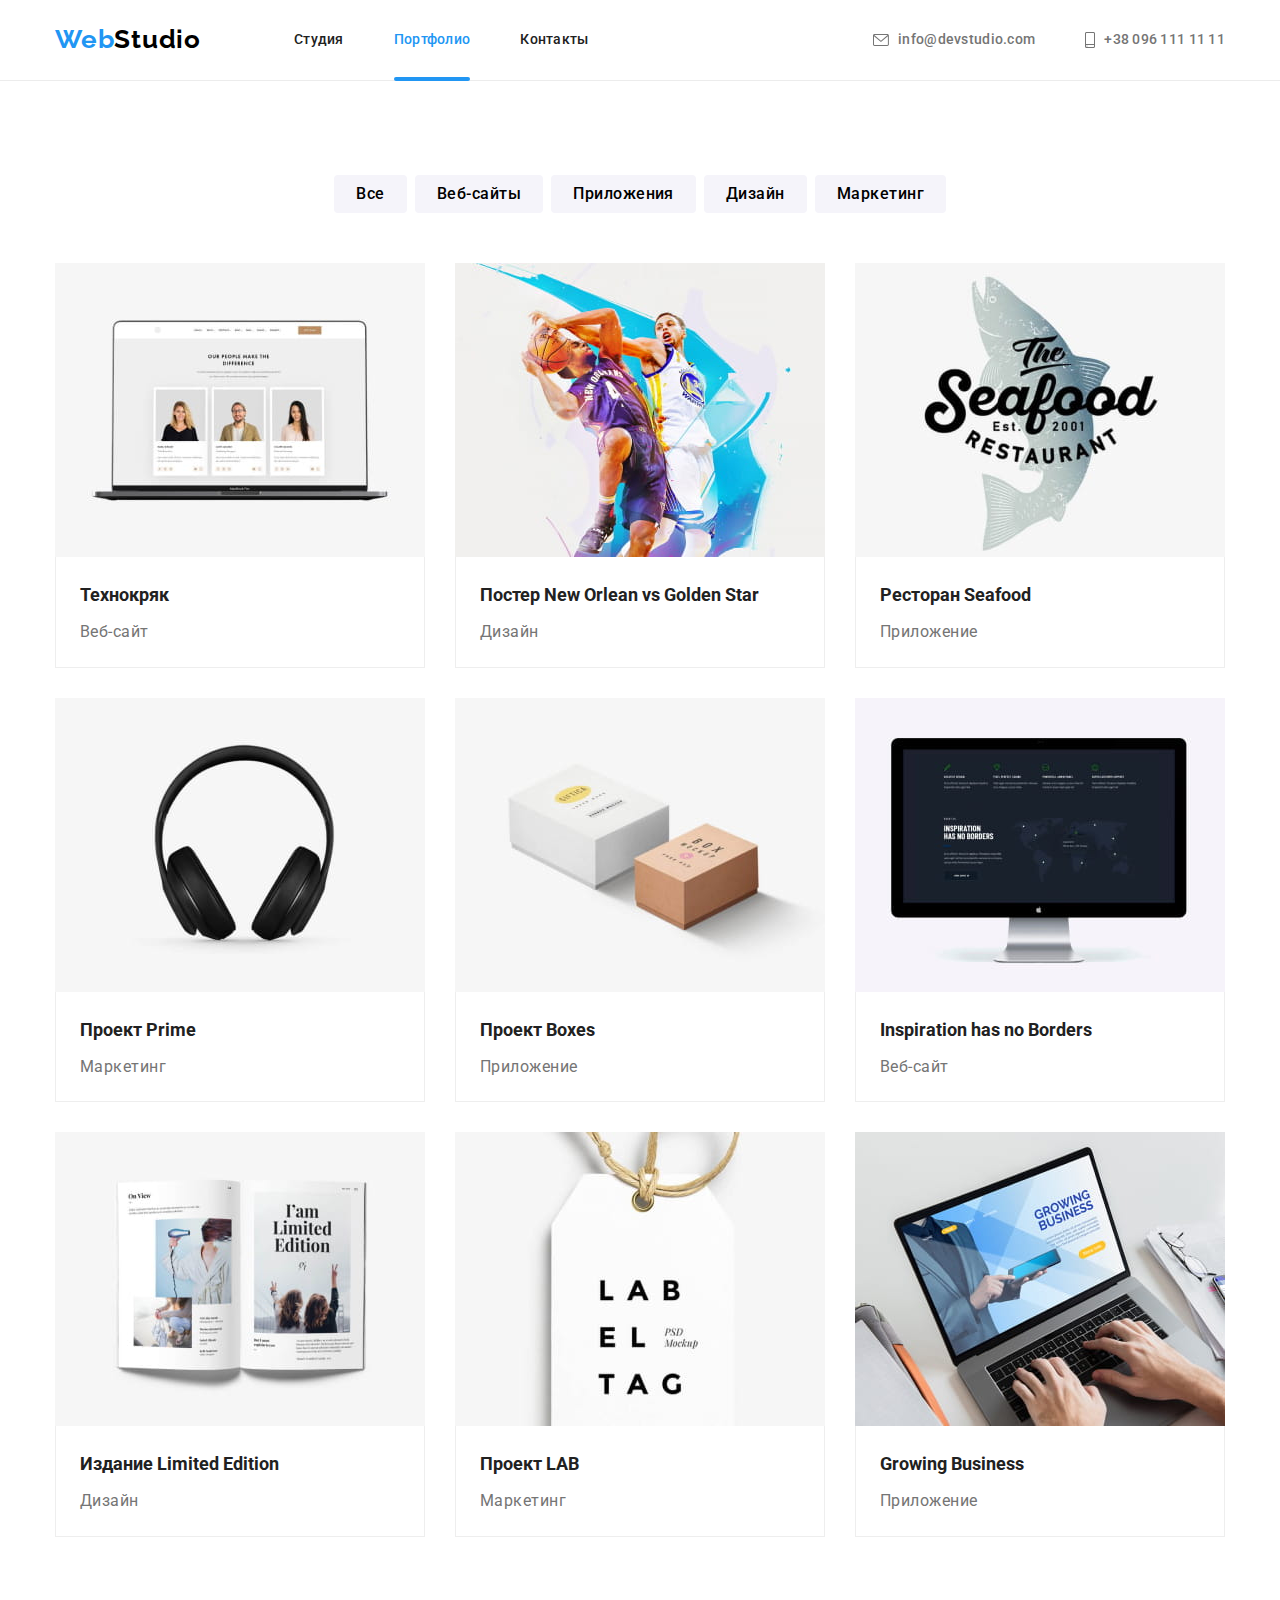
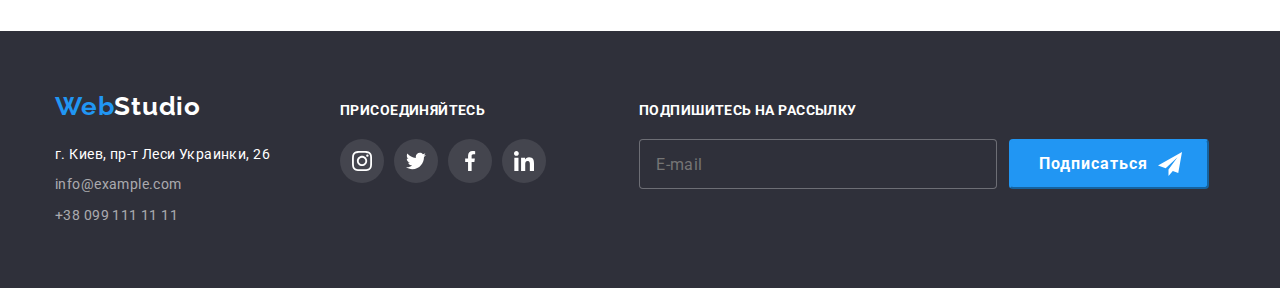
==== commit 754d9239: "done" ====
--- a/portfolio.html
+++ b/portfolio.html
@@ -4,9 +4,9 @@
     <meta charset="UTF-8">
     <meta http-equiv="X-UA-Compatible" content="IE=edge">
     <meta name="viewport" content="width=device-width, initial-scale=1.0">
-    <title>goit-markup-hw-05</title>
+    <title>goit-markup-hw-07</title>
     <link rel="stylesheet" href="./css/modernnormalize.css">
-    <link rel="stylesheet" href="./css/style.css">
+    <link rel="stylesheet" href="./css/main.min.css">
     <link rel="preconnect" href="https://fonts.googleapis.com">
     <link rel="preconnect" href="https://fonts.gstatic.com" crossorigin>
     <link href="https://fonts.googleapis.com/css2?family=Montserrat:wght@400;700&family=Raleway:wght@700&family=Roboto:wght@400;500;700;900&display=swap"
--- a/css/main.min.css
+++ b/css/main.min.css
@@ -0,0 +1,2 @@
+*,*::before,*::after{-webkit-box-sizing:border-box;box-sizing:border-box}.container{width:1200px;margin:0 auto;padding-left:15px;padding-right:15px}h1,h2,h3,h4,h5,h6,p{margin:0}ul{padding:0;margin:0}img{display:block}body{color:var(--main-text-color);font-family:var(--main-font),sans-serif;font-weight:400}.list{list-style-type:none}.link{text-decoration:none;display:block}.section{padding-top:94px;padding-bottom:94px}:root{--main-font: 'Roboto';--secondary-font: 'Raleway';--main-text-color: #212121;--primyry-text-color: #757575;--secondary-color: #2196f3;--bacnd-color: #ffffff;--logo-color: #000000;--hero-foot-color: #2f303a;--dysine-color: #f5f4fa;--adress-color: rgba(255, 255, 255, 0.6);--categorie-color: #eeeeee;--button-color: #188ce8;--icon-color: #afb1b8}.logo{font-family:var(--secondary-font);font-weight:700;font-size:26px;line-height:1.2;letter-spacing:0.03em}.logo--top{color:var(--logo-color)}.logo--bottom{color:var(--bacnd-color);margin-bottom:20px}.logo__web{color:var(--secondary-color)}.adress{font-style:normal}.adress__fact{font-size:14px;letter-spacing:0.03em;line-height:1.7;color:var(--bacnd-color);-webkit-transition:color 250ms cubic-bezier(0.4, 0, 0.2, 1);transition:color 250ms cubic-bezier(0.4, 0, 0.2, 1)}.adress__fact:hover{color:var(--secondary-color)}.adress__fact:focus{color:var(--secondary-color)}.adress__secondary{font-size:14px;line-height:1.7;letter-spacing:0.03em;color:var(--adress-color);-webkit-transition:color 250ms cubic-bezier(0.4, 0, 0.2, 1);transition:color 250ms cubic-bezier(0.4, 0, 0.2, 1)}.adress__secondary:focus{color:var(--secondary-color)}.adress__secondary:hover{color:var(--secondary-color)}.adress__content:not(:last-child){margin-bottom:7px}.backdrop{position:fixed;top:0;left:0;width:100%;height:100%;background-color:rgba(0,0,0,0.2);-webkit-transition-property:opacity, visibility, -webkit-transform;transition-property:opacity, visibility, -webkit-transform;transition-property:transform, opacity, visibility;transition-property:transform, opacity, visibility, -webkit-transform;-webkit-transition-duration:250ms;transition-duration:250ms;-webkit-transition-timing-function:cubic-bezier(0.4, 0, 0.2, 1);transition-timing-function:cubic-bezier(0.4, 0, 0.2, 1);z-index:10}.backdrop.is-hidden{-webkit-transform:scale(0.7);transform:scale(0.7);opacity:0;pointer-events:none;visibility:hidden}.card__box{position:relative;overflow:hidden}.card__overlay{position:absolute;padding:63px 24px;width:100%;height:100%;background-color:rgba(33,150,243,0.9);top:0;-webkit-transform:translateY(101%);transform:translateY(101%);-webkit-transition:-webkit-transform 250ms cubic-bezier(0.4, 0, 0.2, 1);transition:-webkit-transform 250ms cubic-bezier(0.4, 0, 0.2, 1);transition:transform 250ms cubic-bezier(0.4, 0, 0.2, 1);transition:transform 250ms cubic-bezier(0.4, 0, 0.2, 1), -webkit-transform 250ms cubic-bezier(0.4, 0, 0.2, 1)}.card__text{font-size:18px;line-height:1.55;letter-spacing:0.03em;color:var(--bacnd-color)}.card{margin-right:30px;margin-bottom:30px;width:370px}.card:nth-last-child(-n+3){margin-bottom:0px}.card:nth-child(3n){margin-right:0px}.card__description{border:1px solid var(--categorie-color);border-top:none;padding:20px 24px}.card__titles{font-weight:700;font-size:18px;line-height:2;color:var(--main-text-color);margin-bottom:4px}.card__specification{font-size:16px;line-height:1.87;letter-spacing:0.03em;color:var(--primyry-text-color)}.card__link{-webkit-transition:-webkit-box-shadow 250ms cubic-bezier(0.4, 0, 0.2, 1);transition:-webkit-box-shadow 250ms cubic-bezier(0.4, 0, 0.2, 1);transition:box-shadow 250ms cubic-bezier(0.4, 0, 0.2, 1);transition:box-shadow 250ms cubic-bezier(0.4, 0, 0.2, 1), -webkit-box-shadow 250ms cubic-bezier(0.4, 0, 0.2, 1)}.card__link:hover,.card__link:focus{-webkit-box-shadow:0px 1px 1px rgba(0,0,0,0.12),0px 4px 4px rgba(0,0,0,0.06),1px 4px 6px rgba(0,0,0,0.16);box-shadow:0px 1px 1px rgba(0,0,0,0.12),0px 4px 4px rgba(0,0,0,0.06),1px 4px 6px rgba(0,0,0,0.16)}.card__link:hover .card__box .card__overlay,.card__link:focus .card__box .card__overlay{-webkit-transform:translateY(0%);transform:translateY(0%)}.card__link:hover .card__box .card__overlay,.card__link:focus .card__box .card__overlay{-webkit-transform:translateY(0%);transform:translateY(0%)}.categories__butns{cursor:pointer;background-color:var(--dysine-color);border:none;border-radius:4px;font-family:var(--main-font);font-weight:500;font-size:16px;line-height:1.6;text-align:center;letter-spacing:0.03em;padding:6px 22px;min-width:73px;-webkit-transition:background-color 250ms cubic-bezier(0.4, 0, 0.2, 1),color 2500ms cubic-bezier(0.4, 0, 0.2, 1),-webkit-box-shadow 250ms cubic-bezier(0.4, 0, 0.2, 1);transition:background-color 250ms cubic-bezier(0.4, 0, 0.2, 1),color 2500ms cubic-bezier(0.4, 0, 0.2, 1),-webkit-box-shadow 250ms cubic-bezier(0.4, 0, 0.2, 1);transition:box-shadow 250ms cubic-bezier(0.4, 0, 0.2, 1),background-color 250ms cubic-bezier(0.4, 0, 0.2, 1),color 2500ms cubic-bezier(0.4, 0, 0.2, 1);transition:box-shadow 250ms cubic-bezier(0.4, 0, 0.2, 1),background-color 250ms cubic-bezier(0.4, 0, 0.2, 1),color 2500ms cubic-bezier(0.4, 0, 0.2, 1),-webkit-box-shadow 250ms cubic-bezier(0.4, 0, 0.2, 1)}.categories__butns:hover{background-color:var(--secondary-color);color:var(--bacnd-color);-webkit-box-shadow:0px 3px 1px rgba(0,0,0,0.1),0px 1px 2px rgba(0,0,0,0.08),0px 2px 2px rgba(0,0,0,0.12);box-shadow:0px 3px 1px rgba(0,0,0,0.1),0px 1px 2px rgba(0,0,0,0.08),0px 2px 2px rgba(0,0,0,0.12)}.categories__butns:focus{background-color:var(--secondary-color);color:var(--bacnd-color);-webkit-box-shadow:0px 3px 1px rgba(0,0,0,0.1),0px 1px 2px rgba(0,0,0,0.08),0px 2px 2px rgba(0,0,0,0.12);box-shadow:0px 3px 1px rgba(0,0,0,0.1),0px 1px 2px rgba(0,0,0,0.08),0px 2px 2px rgba(0,0,0,0.12)}.categories__list{display:-webkit-box;display:-ms-flexbox;display:flex;-webkit-box-pack:center;-ms-flex-pack:center;justify-content:center;margin-bottom:50px}.categories__content:not(:last-child){margin-right:8px}.categories__cards{display:-webkit-box;display:-ms-flexbox;display:flex;-ms-flex-wrap:wrap;flex-wrap:wrap}.close-button{cursor:pointer;position:absolute;top:8px;right:8px;width:30px;height:30px;background-color:var(--bacnd-color);border:1px solid rgba(0,0,0,0.1);border-radius:50%}.close-button:focus .close-button__icon,.close-button:hover .close-button__icon{fill:var(--button-color)}.close-button__icon{position:absolute;top:50%;left:50%;-webkit-transform:translate(-50%, -50%);transform:translate(-50%, -50%);fill:var(--logo-color)}.contacts__link{display:-webkit-inline-box;display:-ms-inline-flexbox;display:inline-flex;-webkit-box-align:center;-ms-flex-align:center;align-items:center;font-weight:500;line-height:1.14;letter-spacing:0.02em;font-size:14px;color:var(--primyry-text-color);text-decoration:none;padding-top:32px;padding-bottom:32px;-webkit-transition:color 250ms cubic-bezier(0.4, 0, 0.2, 1);transition:color 250ms cubic-bezier(0.4, 0, 0.2, 1)}.contacts__link:hover .contacts__icon,.contacts__link:focus .contacts__icon{fill:var(--secondary-color)}.contacts__link:hover,.contacts__link:focus{color:var(--secondary-color)}.contacts__link:hover .contacts__icon--tel,.contacts__link:focus .contacts__icon--tel{fill:var(--secondary-color)}.contacts__icon{fill:var(--primyry-text-color);display:inline-block;margin-right:9px;-webkit-transition:fill 250ms cubic-bezier(0.4, 0, 0.2, 1);transition:fill 250ms cubic-bezier(0.4, 0, 0.2, 1)}.contacts__icon--mail{width:16px;height:12px}.contacts__icon--tel{width:10px;height:16px}.contacts{display:-webkit-box;display:-ms-flexbox;display:flex;-webkit-box-align:center;-ms-flex-align:center;align-items:center;margin-left:auto}.contacts__content:not(:last-child){margin-right:50px}.employee__networks{display:-webkit-box;display:-ms-flexbox;display:flex;-webkit-box-align:center;-ms-flex-align:center;align-items:center;-webkit-box-pack:justify;-ms-flex-pack:justify;justify-content:space-between}.employee__icon{width:20px;height:20px;fill:var(--icon-color);-webkit-transition:fill 250ms cubic-bezier(0.4, 0, 0.2, 1);transition:fill 250ms cubic-bezier(0.4, 0, 0.2, 1)}.employee__link{display:-webkit-box;display:-ms-flexbox;display:flex;-webkit-box-pack:center;-ms-flex-pack:center;justify-content:center;-webkit-box-align:center;-ms-flex-align:center;align-items:center;width:44px;height:44px;background-color:var(--bacnd-color);border-radius:50%;-webkit-transition:background-color 250ms cubic-bezier(0.4, 0, 0.2, 1);transition:background-color 250ms cubic-bezier(0.4, 0, 0.2, 1)}.employee__link:hover,.employee__link:focus{background-color:var(--secondary-color)}.employee__link:hover .employee__icon,.employee__link:focus .employee__icon{fill:var(--bacnd-color)}.employee{background-color:var(--bacnd-color);border-radius:0px 0px 4px 4px;-webkit-box-shadow:0px 1px 3px rgba(0,0,0,0.12),0px 1px 1px rgba(0,0,0,0.14),0px 2px 1px rgba(0,0,0,0.2);box-shadow:0px 1px 3px rgba(0,0,0,0.12),0px 1px 1px rgba(0,0,0,0.14),0px 2px 1px rgba(0,0,0,0.2);width:270px}.employee:not(:last-child){margin-right:30px}.employee__box{padding:30px 32px}.employee__title{font-weight:500;line-height:1.18;text-align:center;letter-spacing:0.03em;font-size:16px;margin-bottom:10px}.employee__position{font-size:16px;line-height:1.18;text-align:center;letter-spacing:0.03em;color:var(--primyry-text-color);margin-bottom:16px}.hero{max-width:1600px;background-color:var(--hero-foot-color);background-image:-webkit-gradient(linear, left top, right top, from(rgba(47,48,58,0.4)), to(rgba(47,48,58,0.4))),url("../images/background.jpg");background-image:linear-gradient(to right, rgba(47,48,58,0.4), rgba(47,48,58,0.4)),url("../images/background.jpg");background-size:cover;background-repeat:no-repeat;background-position:center;text-align:center;padding:200px 0;margin:0 auto}.hero .container{padding:0 0}.hero__title{font-weight:900;font-size:44px;line-height:1.36;max-width:696px;letter-spacing:0.06em;text-transform:uppercase;color:var(--bacnd-color);margin:0 auto 30px auto}.hero__button{font-family:var(--main-font);cursor:pointer;background:var(--secondary-color);-webkit-box-shadow:0px 4px 4px rgba(0,0,0,0.15);box-shadow:0px 4px 4px rgba(0,0,0,0.15);border-radius:4px;border:none;min-width:200px;padding:10px 32px;font-weight:700;font-size:16px;line-height:1.87;-webkit-box-align:center;-ms-flex-align:center;align-items:center;letter-spacing:0.06em;color:var(--bacnd-color);-webkit-transition:background-color 250ms cubic-bezier(0.4, 0, 0.2, 1);transition:background-color 250ms cubic-bezier(0.4, 0, 0.2, 1)}.hero__button:hover{background-color:var(--button-color)}.hero__button:focus{background-color:var(--button-color)}.mailing__title{font-weight:700;margin-bottom:20px;font-size:14px;line-height:1.14;letter-spacing:0.03em;text-transform:uppercase;color:var(--bacnd-color)}.mailing{margin-left:93px}.mailing__form{display:-webkit-box;display:-ms-flexbox;display:flex}.mailing__input{font-size:16px;line-height:1.25;letter-spacing:0.03em;padding-left:16px;color:var(--bacnd-color);display:-webkit-box;display:-ms-flexbox;display:flex;-webkit-box-align:center;-ms-flex-align:center;align-items:center;height:50px;width:358px;background-color:var(--hero-foot-color);border:1px solid rgba(255,255,255,0.3);border-radius:4px;-webkit-transition:border-color 250ms cubic-bezier(0.4, 0, 0.2, 1);transition:border-color 250ms cubic-bezier(0.4, 0, 0.2, 1);outline:none}.mailing__input:focus,.mailing__input:hover{border-color:var(--secondary-color)}.mailing__button{display:-webkit-box;display:-ms-flexbox;display:flex;-webkit-box-align:center;-ms-flex-align:center;align-items:center;font-weight:700;font-size:16px;line-height:1.87;letter-spacing:0.06em;color:var(--bacnd-color);cursor:pointer;width:200px;height:50px;margin-left:12px;padding-left:28px;background-color:var(--secondary-color);border-radius:4px;border-color:var(--secondary-color);-webkit-transition:background-color 250ms cubic-bezier(0.4, 0, 0.2, 1);transition:background-color 250ms cubic-bezier(0.4, 0, 0.2, 1)}.mailing__button:focus,.mailing__button:hover{background-color:var(--button-color)}.mailing_icon{margin-left:10px}.modal{padding:40px;position:absolute;width:528px;height:581px;background-color:var(--bacnd-color);top:50%;left:50%;-webkit-transform:translate(-50%, -50%);transform:translate(-50%, -50%);-webkit-box-shadow:0px 1px 3px rgba(0,0,0,0.12),0px 1px 1px rgba(0,0,0,0.14),0px 2px 1px rgba(0,0,0,0.2);box-shadow:0px 1px 3px rgba(0,0,0,0.12),0px 1px 1px rgba(0,0,0,0.14),0px 2px 1px rgba(0,0,0,0.2);border-radius:4px}.modal__recomend{display:block;margin-bottom:12px;font-weight:700;font-size:20px;line-height:1.15;text-align:center;letter-spacing:0.03em;color:var(--main-text-color)}.modal__label{position:relative;display:-webkit-box;display:-ms-flexbox;display:flex;-webkit-box-orient:vertical;-webkit-box-direction:normal;-ms-flex-direction:column;flex-direction:column;margin-bottom:10px;text-align:left;font-size:12px;line-height:1.16;letter-spacing:0.01em;color:var(--primyry-text-color)}.modal__input{padding-left:38px;z-index:1;width:448px;height:40px;border:1px solid rgba(33,33,33,0.2);-webkit-box-sizing:border-box;box-sizing:border-box;border-radius:4px;background-color:var(--bacnd-color);outline:none;margin-top:4px;-webkit-transition:border-color 250ms cubic-bezier(0.4, 0, 0.2, 1);transition:border-color 250ms cubic-bezier(0.4, 0, 0.2, 1)}.modal__textarea{width:448px;height:138px;outline:none;border:1px solid rgba(33,33,33,0.2);-webkit-box-sizing:border-box;box-sizing:border-box;border-radius:4px;resize:none;padding:12px 16px;margin-top:4px;-webkit-transition:border-color 250ms cubic-bezier(0.4, 0, 0.2, 1);transition:border-color 250ms cubic-bezier(0.4, 0, 0.2, 1)}.modal__textarea:focus{outline:none;border-color:var(--secondary-color)}.modal__agree{position:relative;padding-left:20px;display:block;font-size:14px;line-height:1.7;letter-spacing:0.03em;color:#757575}.modal__check-area{display:block;position:absolute;width:16px;height:15px;background-color:var(--bacnd-color);border:2px solid var(--main-text-color);border-radius:2px;top:50%;left:20px;-webkit-transform:translate(-50%, -50%);transform:translate(-50%, -50%);cursor:pointer;-webkit-transition:border-color 250ms cubic-bezier(0.4, 0, 0.2, 1),background-image 250ms cubic-bezier(0.4, 0, 0.2, 1);transition:border-color 250ms cubic-bezier(0.4, 0, 0.2, 1),background-image 250ms cubic-bezier(0.4, 0, 0.2, 1)}.modal__checkbox:checked+.modal__check-area{background-image:url(../images/check.svg);background-color:var(--secondary-color);border-color:var(--secondary-color);background-repeat:no-repeat;background-size:contain;border:none}.modal__checkbox:focus+.modal__check-area{border-color:var(--secondary-color);outline:none}.modal__link{color:#2196f3}.modal__textarea::-webkit-input-placeholder{font-size:12px;line-height:14px;letter-spacing:0.01em;color:rgba(117,117,117,0.5)}.modal__textarea:-ms-input-placeholder{font-size:12px;line-height:14px;letter-spacing:0.01em;color:rgba(117,117,117,0.5)}.modal__textarea::-ms-input-placeholder{font-size:12px;line-height:14px;letter-spacing:0.01em;color:rgba(117,117,117,0.5)}.modal__textarea::placeholder{font-size:12px;line-height:14px;letter-spacing:0.01em;color:rgba(117,117,117,0.5)}.modal__button{margin-top:30px;font-weight:700;font-size:16px;line-height:1.88;letter-spacing:0.06em;color:var(--bacnd-color);cursor:pointer;width:200px;height:50px;background-color:#2196f3;border-radius:4px;border-color:var(--secondary-color);-webkit-transition:background-color 250ms cubic-bezier(0.4, 0, 0.2, 1),-webkit-box-shadow 250ms cubic-bezier(0.4, 0, 0.2, 1);transition:background-color 250ms cubic-bezier(0.4, 0, 0.2, 1),-webkit-box-shadow 250ms cubic-bezier(0.4, 0, 0.2, 1);transition:background-color 250ms cubic-bezier(0.4, 0, 0.2, 1),box-shadow 250ms cubic-bezier(0.4, 0, 0.2, 1);transition:background-color 250ms cubic-bezier(0.4, 0, 0.2, 1),box-shadow 250ms cubic-bezier(0.4, 0, 0.2, 1),-webkit-box-shadow 250ms cubic-bezier(0.4, 0, 0.2, 1)}.modal__button:focus,.modal__button:hover{-webkit-box-shadow:0px 4px 4px rgba(0,0,0,0.15);box-shadow:0px 4px 4px rgba(0,0,0,0.15);background-color:var(--button-color)}.modal__icon{position:absolute;z-index:2;bottom:14px;left:15px;fill:var(--main-text-color);-webkit-transition:fill 250ms cubic-bezier(0.4, 0, 0.2, 1);transition:fill 250ms cubic-bezier(0.4, 0, 0.2, 1)}.modal__input:focus{border-color:var(--secondary-color);outline:none}.modal__input:focus+.modal__icon{fill:var(--secondary-color)}.navigation{display:-webkit-box;display:-ms-flexbox;display:flex;-webkit-box-align:center;-ms-flex-align:center;align-items:center}.navigation__list{display:-webkit-box;display:-ms-flexbox;display:flex;-webkit-box-align:center;-ms-flex-align:center;align-items:center;margin-left:93px}.navigation__content:not(:last-child){margin-right:50px}.navigation__link.navigation__link--studio{color:var(--secondary-color)}.navigation__link.navigation__link--portfolio{color:var(--secondary-color)}.navigation__link{position:relative;font-weight:500;font-size:14px;line-height:1.14;letter-spacing:0.02em;color:var(--main-text-color);text-decoration:none;padding-top:32px;padding-bottom:32px;-webkit-transition:color 250ms cubic-bezier(0.4, 0, 0.2, 1);transition:color 250ms cubic-bezier(0.4, 0, 0.2, 1)}.navigation__link.navigation__link--studio::after{position:absolute;bottom:-1px;content:'';display:block;width:100%;height:4px;border-radius:2px;background-color:var(--secondary-color)}.navigation__link.navigation__link--portfolio::after{position:absolute;bottom:-1px;content:'';display:block;width:100%;height:4px;border-radius:2px;background-color:var(--secondary-color)}.navigation__link:hover{color:var(--secondary-color)}.navigation__link:focus{color:var(--secondary-color)}.networks__title{font-weight:700;margin-bottom:20px;font-size:14px;line-height:1.14;letter-spacing:0.03em;text-transform:uppercase;color:var(--bacnd-color)}.networks{margin-left:70px}.networks__list{display:-webkit-box;display:-ms-flexbox;display:flex;-webkit-box-align:center;-ms-flex-align:center;align-items:center}.networks__icon{width:20px;height:20px;fill:var(--bacnd-color)}.networks__content:not(:last-child){margin-right:10px}.networks__link{display:-webkit-box;display:-ms-flexbox;display:flex;-webkit-box-pack:center;-ms-flex-pack:center;justify-content:center;-webkit-box-align:center;-ms-flex-align:center;align-items:center;width:44px;height:44px;background-color:rgba(255,255,255,0.1);border-radius:50%;-webkit-transition:background-color 250ms cubic-bezier(0.4, 0, 0.2, 1);transition:background-color 250ms cubic-bezier(0.4, 0, 0.2, 1)}.networks__link:focus,.networks__link:hover{background-color:var(--secondary-color)}.our-clients{padding-top:94px;padding-bottom:94px}.our-clients__title{font-weight:700;font-size:36px;line-height:1.16;text-align:center;letter-spacing:0.03em;margin-bottom:50px}.clients{display:-webkit-box;display:-ms-flexbox;display:flex;-webkit-box-pack:center;-ms-flex-pack:center;justify-content:center}.clients__content:not(:last-child){margin-right:30px}.clients__icon{fill:var(--icon-color);-webkit-transition:fill 250ms cubic-bezier(0.4, 0, 0.2, 1);transition:fill 250ms cubic-bezier(0.4, 0, 0.2, 1)}.clients__link{background-color:var(--bacnd-color);display:-webkit-box;display:-ms-flexbox;display:flex;-webkit-box-pack:center;-ms-flex-pack:center;justify-content:center;-webkit-box-align:center;-ms-flex-align:center;align-items:center;width:170px;height:92px;border:1px solid var(--icon-color);border-radius:4px;-webkit-transition:border-color 250ms cubic-bezier(0.4, 0, 0.2, 1);transition:border-color 250ms cubic-bezier(0.4, 0, 0.2, 1)}.clients__link:hover .clients__icon,.clients__link:focus .clients__icon{fill:var(--secondary-color)}.clients__link:hover,.clients__link:focus{border-color:var(--secondary-color)}.our-job.section{padding-top:0px}.our-job__title{font-weight:700;line-height:1.16;text-align:center;letter-spacing:0.03em;font-size:36px;margin-bottom:50px}.our-job__list{display:-webkit-box;display:-ms-flexbox;display:flex}.our-job__content{position:relative;width:370px}.our-job__content:not(:last-child){margin-right:30px}.our-job_lettering{position:absolute;bottom:0;padding-top:27px;padding-bottom:27px;width:100%;font-weight:700;font-size:14px;line-height:1.14;text-align:center;letter-spacing:0.03em;text-transform:uppercase;color:var(--bacnd-color);background-color:rgba(47,48,58,0.8)}.our-team{background-color:var(--dysine-color)}.our-team__title{font-weight:700;line-height:1.16;text-align:center;letter-spacing:0.03em;font-size:36px;margin-bottom:50px}.our-team__list{display:-webkit-box;display:-ms-flexbox;display:flex}.footer{background-color:var(--hero-foot-color);padding-top:60px;padding-bottom:60px}.footer__container{display:-webkit-box;display:-ms-flexbox;display:flex;-webkit-box-align:baseline;-ms-flex-align:baseline;align-items:baseline}.header{border-bottom:1px solid #ececec}.header .container{display:-webkit-box;display:-ms-flexbox;display:flex;-webkit-box-align:center;-ms-flex-align:center;align-items:center}.services__picture{display:-webkit-box;display:-ms-flexbox;display:flex;-webkit-box-pack:center;-ms-flex-pack:center;justify-content:center;-webkit-box-align:center;-ms-flex-align:center;align-items:center;margin-bottom:30px;width:270px;height:120px;background-color:var(--dysine-color);border-radius:4px}.services__icon{width:70px;height:70px}.services{display:-webkit-box;display:-ms-flexbox;display:flex;-webkit-box-align:center;-ms-flex-align:center;align-items:center}.services__content{width:270px}.services__content:not(:last-child){margin-right:30px}.services__titles{font-weight:700;font-size:14px;line-height:1.14;letter-spacing:0.03em;text-transform:uppercase;margin-bottom:10px}.services__description{font-size:14px;line-height:1.7;letter-spacing:0.03em;color:var(--primyry-text-color)}.visually-hidden{position:absolute;width:1px;height:1px;margin:-1px;border:0;padding:0;white-space:nowrap;-webkit-clip-path:inset(100%);clip-path:inset(100%);clip:rect(0 0 0 0);overflow:hidden}
+/*# sourceMappingURL=main.min.css.map */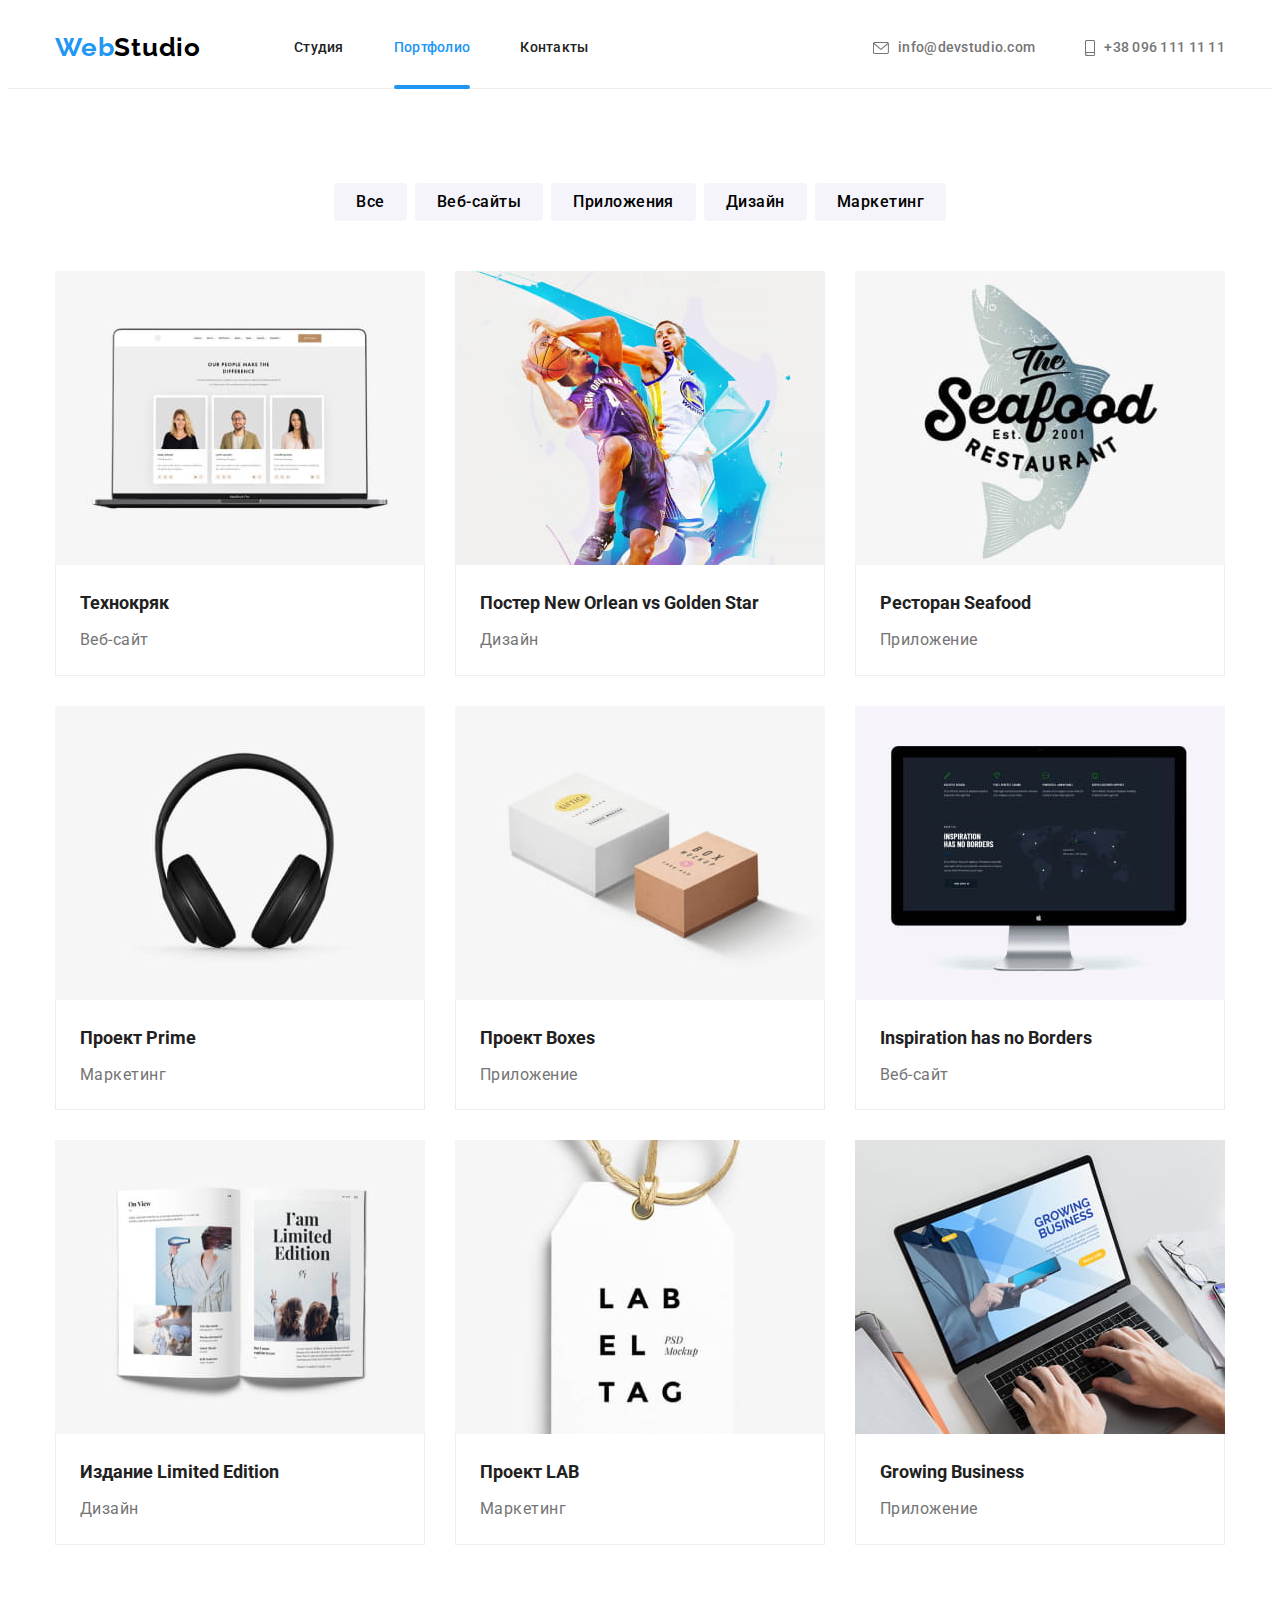
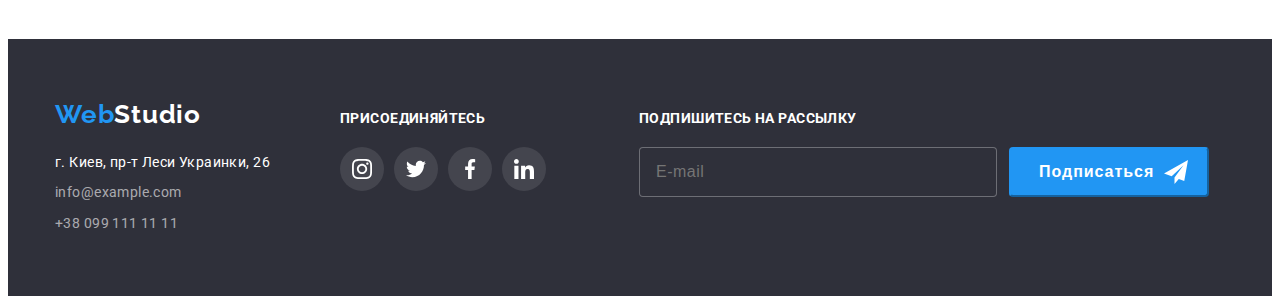
==== commit 5e78af0b: "done" ====
--- a/portfolio.html
+++ b/portfolio.html
@@ -5,7 +5,9 @@
     <meta http-equiv="X-UA-Compatible" content="IE=edge">
     <meta name="viewport" content="width=device-width, initial-scale=1.0">
     <title>goit-markup-hw-07</title>
-    <link rel="stylesheet" href="./css/modernnormalize.css">
+    <link rel="stylesheet" href="https://cdnjs.cloudflare.com/ajax/libs/modern-normalize/1.1.0/modern-normalize.min.css"
+        integrity="sha512-wpPYUAdjBVSE4KJnH1VR1HeZfpl1ub8YT/NKx4PuQ5NmX2tKuGu6U/JRp5y+Y8XG2tV+wKQpNHVUX03MfMFn9Q=="
+        crossorigin="anonymous" referrerpolicy="no-referrer" />
     <link rel="stylesheet" href="./css/main.min.css">
     <link rel="preconnect" href="https://fonts.googleapis.com">
     <link rel="preconnect" href="https://fonts.gstatic.com" crossorigin>
